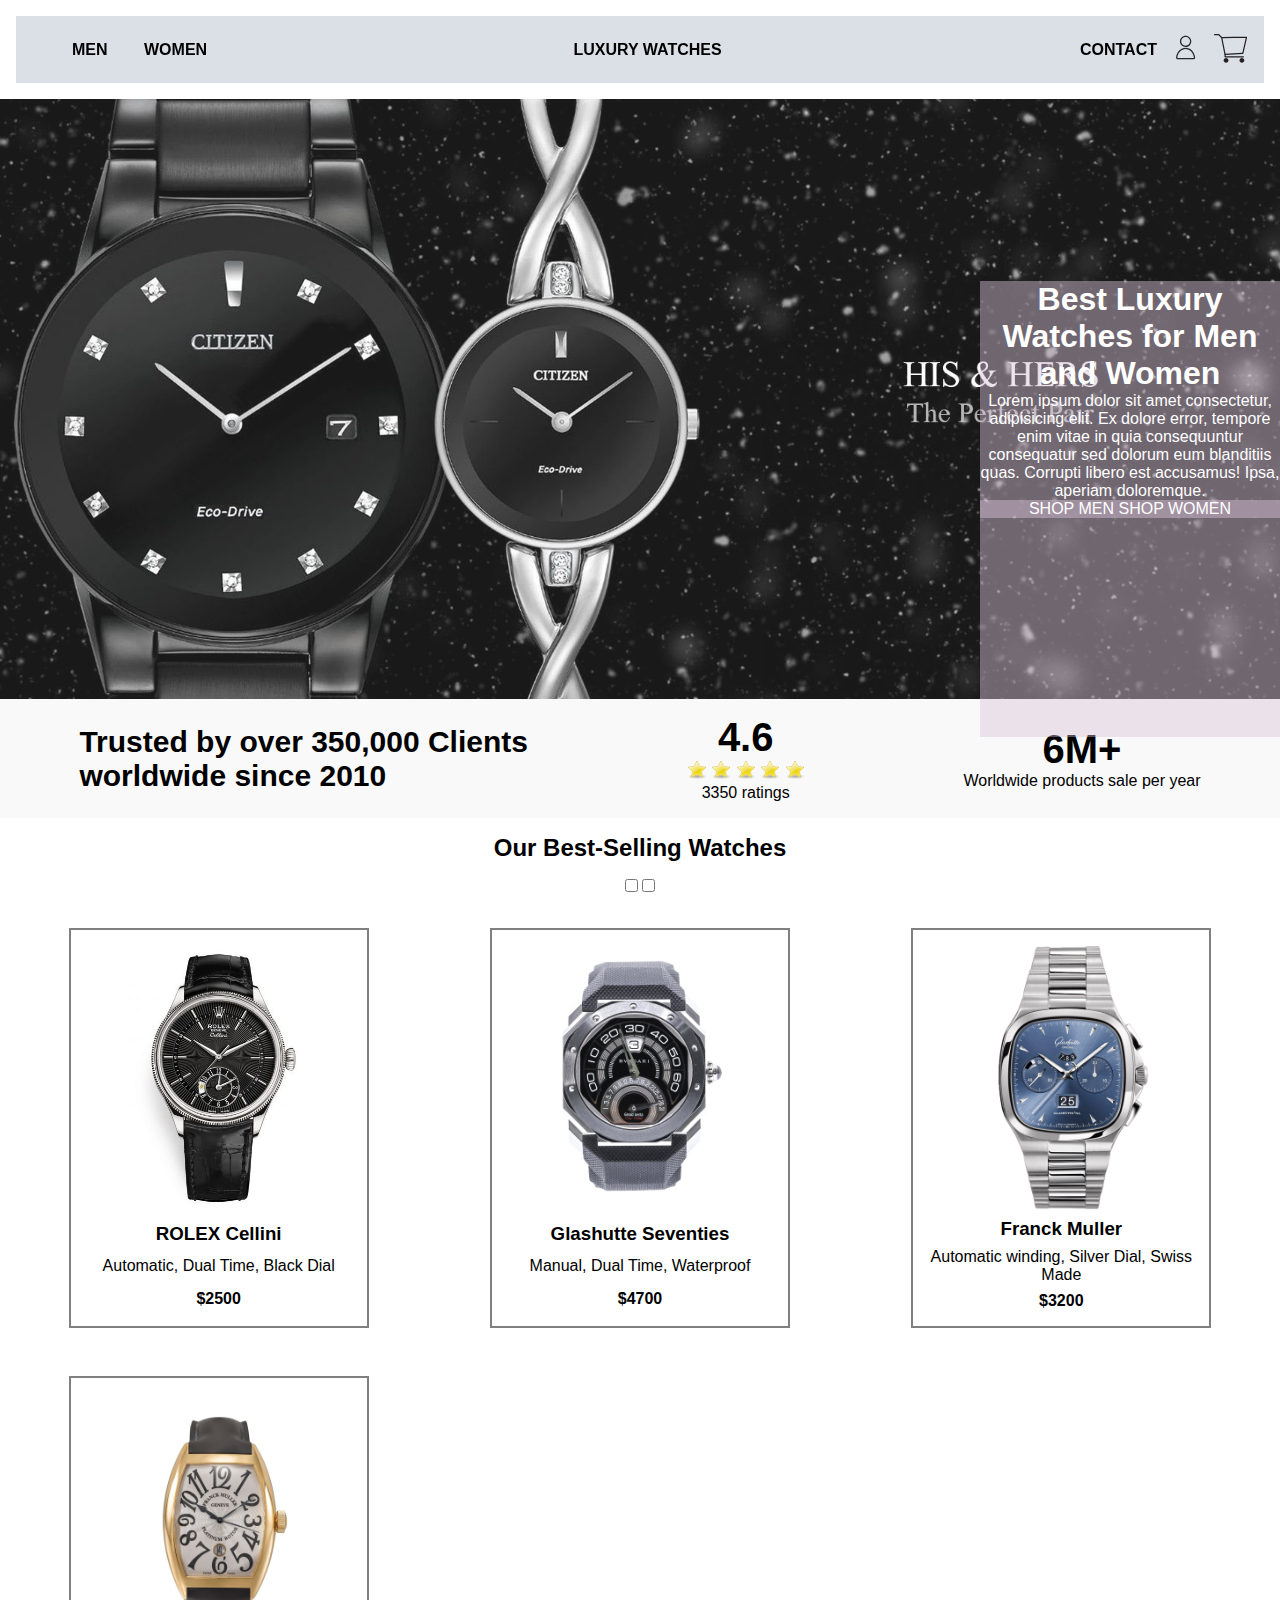
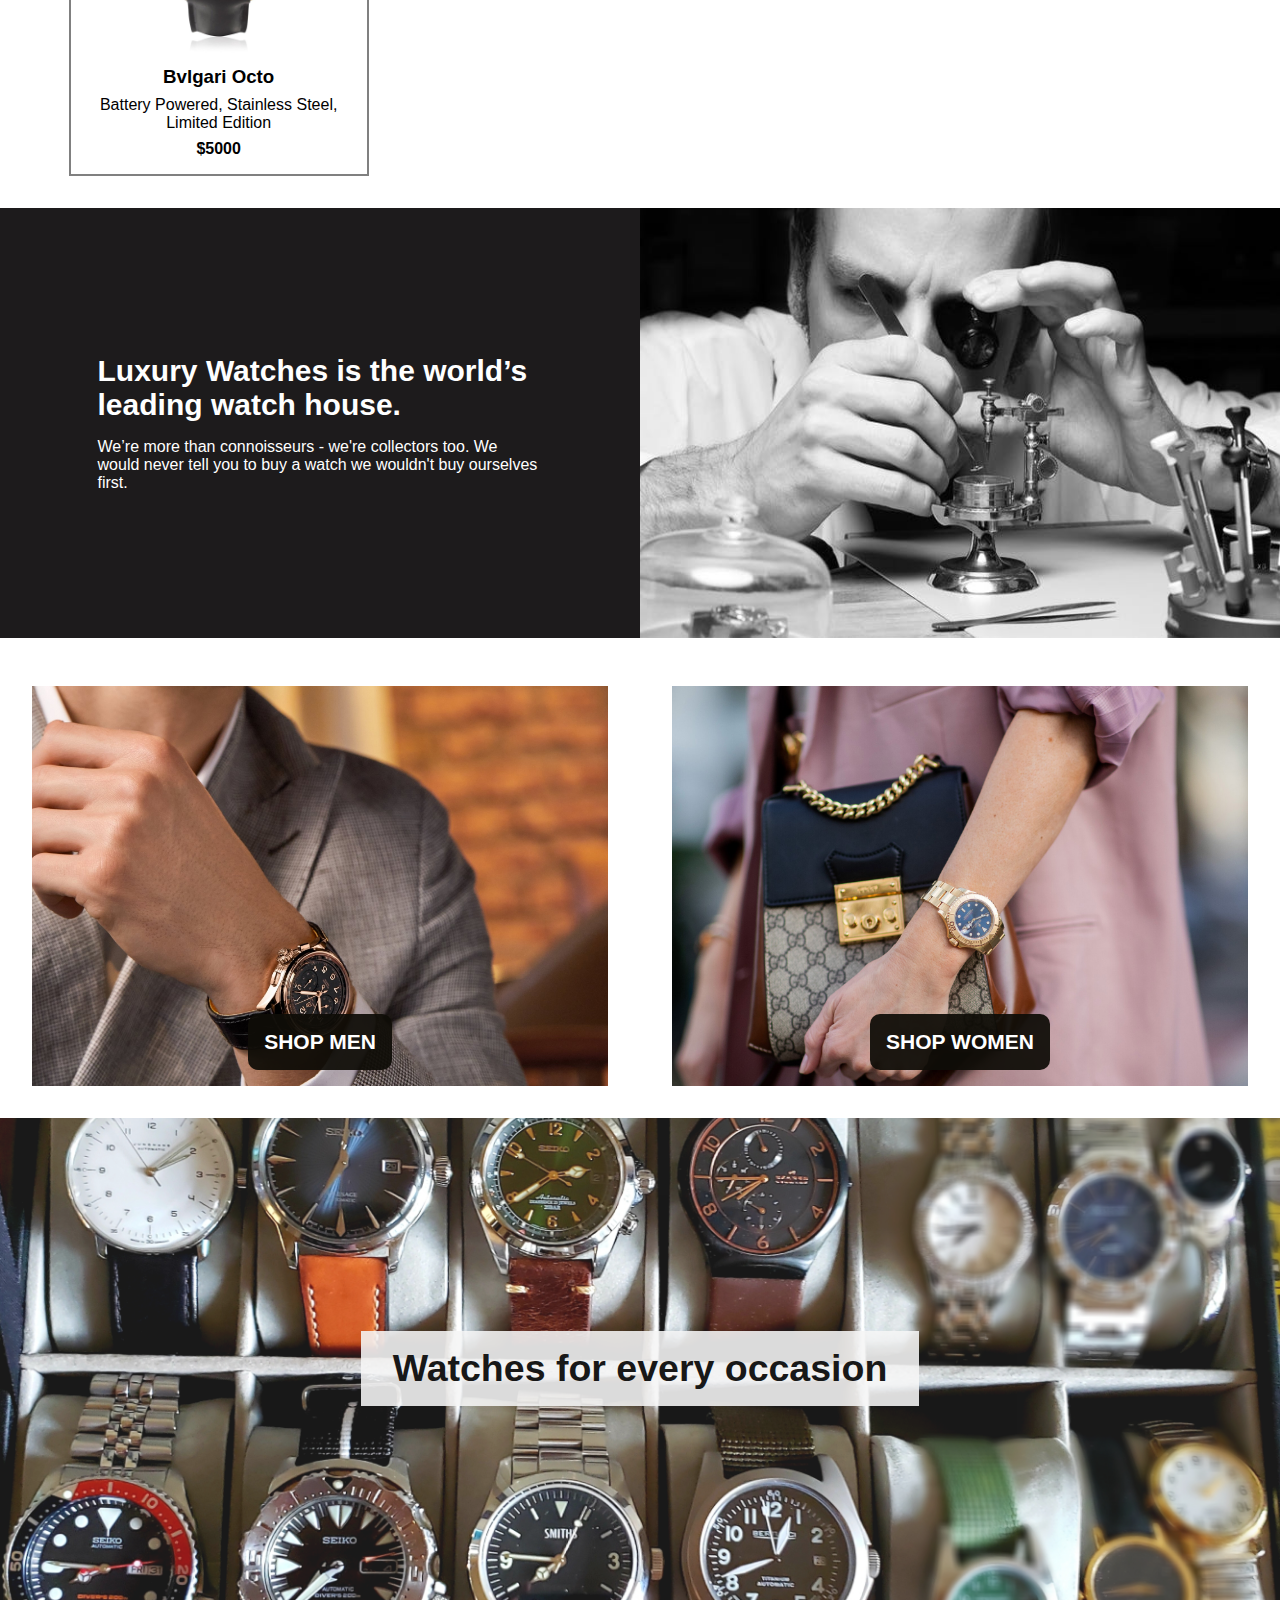
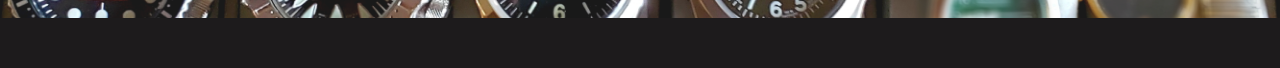
==== index.html @ f98da95c "Finished product page" ====
<!DOCTYPE html>
<html lang="en">
<head>
    <meta charset="UTF-8">
    <meta http-equiv="X-UA-Compatible" content="IE=edge">
    <meta name="viewport" content="width=device-width, initial-scale=1.0">
    <title>Luxury Watches</title>
    <link rel="stylesheet" href="/assets/style.css">
</head>
<body>
<header>
    <div class="categories">
        <a href="#"><img src="https://static.thenounproject.com/png/3187934-200.png" alt=""></a>
        <a href="./men.html">MEN</a>
        <a href="./women.html">WOMEN</a>
    </div>
    <div class="logo"><a href="index.html">LUXURY WATCHES</a></div>
    <div class="account">
        <a href="./contact.html">CONTACT</a>
        <a href="./account.html"><img src="assets\user.svg" alt=""></a>
        <a href="./cart.html"><svg width="34" height="31" viewBox="0 0 34 31" xmlns="http://www.w3.org/2000/svg" xmlns:xlink="http://www.w3.org/1999/xlink" class="jsx-3407473002"><defs class="jsx-3407473002"><polygon id="path-1" points="0 0.3672 33.089 0.3672 33.089 21.3842 0 21.3842" class="jsx-3407473002"></polygon></defs><g id="Page-1" fill="none" fill-rule="evenodd" class="jsx-3407473002"><g id="Cart-Empty" class="jsx-3407473002"><g id="Page-1" transform="translate(0 1)" class="jsx-3407473002"><g id="Group-3" transform="translate(0 .633)" class="jsx-3407473002"><mask id="mask-2" fill="#fff" class="jsx-3407473002"><use xlink:href="#path-1" class="jsx-3407473002"></use></mask><path d="M8.4296,4.5812 L11.5266,20.1472 L28.3366,19.1582 L31.7276,4.4012 L20.0506,4.4012 L8.4296,4.5812 Z M11.0356,21.3842 C10.7506,21.3842 10.5006,21.1822 10.4446,20.8982 L7.1386,4.2782 L4.5696,1.5742 L0.6036,1.5742 C0.2706,1.5742 -0.0004,1.3042 -0.0004,0.9712 C-0.0004,0.6372 0.2706,0.3672 0.6036,0.3672 L4.8286,0.3672 C4.9946,0.3672 5.1526,0.4352 5.2666,0.5552 L7.9516,3.3812 L20.0416,3.1942 L32.4856,3.1942 C32.6696,3.1942 32.8436,3.2782 32.9576,3.4222 C33.0726,3.5662 33.1156,3.7542 33.0736,3.9332 L29.4116,19.8692 C29.3516,20.1302 29.1266,20.3212 28.8596,20.3362 L11.0726,21.3832 C11.0606,21.3842 11.0486,21.3842 11.0356,21.3842 Z" id="Fill-1" fill="#231F20" mask="url(#mask-2)" class="jsx-3407473002"></path></g><path d="M29.4276,24.4718 L11.1166,24.4718 C10.7836,24.4718 10.5126,24.2008 10.5126,23.8678 L10.5126,21.4128 C10.5126,21.0798 10.7836,20.8098 11.1166,20.8098 C11.4496,20.8098 11.7206,21.0798 11.7206,21.4128 L11.7206,23.2638 L29.4276,23.2638 C29.7606,23.2638 30.0316,23.5348 30.0316,23.8678 C30.0316,24.2008 29.7606,24.4718 29.4276,24.4718" id="Fill-4" fill="#231F20" class="jsx-3407473002"></path><path d="M14.4169,27.2785 C14.4169,28.5785 13.3629,29.6325 12.0629,29.6325 C10.7629,29.6325 9.7089,28.5785 9.7089,27.2785 C9.7089,25.9785 10.7629,24.9245 12.0629,24.9245 C13.3629,24.9245 14.4169,25.9785 14.4169,27.2785" id="Fill-6" fill="#231F20" class="jsx-3407473002"></path><path d="M30.2723,27.2785 C30.2723,28.5785 29.2183,29.6325 27.9183,29.6325 C26.6183,29.6325 25.5643,28.5785 25.5643,27.2785 C25.5643,25.9785 26.6183,24.9245 27.9183,24.9245 C29.2183,24.9245 30.2723,25.9785 30.2723,27.2785" id="Fill-8" fill="#231F20" class="jsx-3407473002"></path></g></g></g></svg></a>
    </div>
</header>
<main>
    <section class="banner">
        <div class="">
            <h1>Best Luxury Watches for Men and Women</h1>
            <p>Lorem ipsum dolor sit amet consectetur, adipisicing elit. Ex dolore error, tempore enim vitae in quia consequuntur consequatur sed dolorum eum blanditiis quas. Corrupti libero est accusamus! Ipsa, aperiam doloremque.</p>
            <div>
                <a href="./men.hmtl">SHOP MEN</a>
                <a href="./women.htl">SHOP WOMEN</a>
            </div>
        </div>
    </section>
    <div class="ratings"><div>
        <p>Trusted by over 350,000 Clients </p> <p> worldwide since 2010</p>
    </div>
        <div class="all-ratings">
            <span class="rate-nr">4.6</span>
            <div class="stars">
                <img src="assets/star.svg" alt="">

                <img src="assets/star.svg" alt="">
                <img src="assets/star.svg" alt="">
                <img src="assets/star.svg" alt="">
                <img src="assets/star.svg" alt="">
            </div>
            <span>3350 ratings</span>
        </div>
        <div class="product-nr">
            <span>6M+</span>
            <span>Worldwide products sale per year</span>
        </div>
    </div>
    <section class="best-selling">
        <h2>Our Best-Selling Watches</h2>
        <input type="checkbox" name="" id="men">
        <input type="checkbox" name="" id="women">
     <div class="best-products">
         <a href="product.html"><div class="product nr-1">
             <img src="assets/rolex-cellini.jpg" alt="">
             <h3>ROLEX Cellini</h3>
             
             <span>Automatic, Dual Time, Black Dial</span>
             <p>$2500</p>
            </div>
        </a>
        <a href="product.html"><div class="product nr-1">
            <img src="assets/bvlgari.jpg" alt="">
            <h3>Glashutte Seventies</h3>
            
            <span>Manual, Dual Time, Waterproof</span>
            <p>$4700</p>
        </div>
       </a><a href="product.html"><div class="product nr-1">
        <img src="assets/glashutte1.jpg" alt="">
        <h3>Franck Muller</h3>
        
        <span>Automatic winding, Silver Dial, Swiss Made</span>
        <p> $3200</p>
    </div>
   </a><a href="product.html"><div class="product nr-1">
    <img src="assets/muller.jpg" alt="">
    <h3>Bvlgari Octo</h3>
    
    <span>Battery Powered, Stainless Steel, Limited Edition</span>
    <p>$5000</p>
</div>
</a>
     </div>
    </section>
    <section class="about-us">
        <div class="about-info">
            <div>
            <h2>Luxury Watches is the world’s leading watch house.</h2>
            <p>We’re more than connoisseurs - we're collectors too. We would never tell you to buy a watch we wouldn't buy ourselves first.</p>
            </div>    
                
        </div>
        <div class="about-img">
            <img src="assets/about-img.jpg" alt="">
        </div>
    </section>
    <section class="for">
        <div class="men">
            <a href="men.html"><h2>SHOP MEN</h2></a>
        </div>
        <div class="women">
            <a href="women.html"><h2>SHOP WOMEN</h2></a>
        </div>
    </section>
    <section class="occasion">
        <div class="occasion-text">
           <h2>Watches for every occasion</h2>
        </div>

    </section>

</main>
<footer>
    <a href="#"><img src="https://www.freepnglogos.com/uploads/facebook-logo-icon/facebook-logo-clipart-flat-facebook-logo-png-icon-circle-22.png" alt=""></a>
    <a href="#"><img src="http://assets.stickpng.com/images/580b57fcd9996e24bc43c521.png" alt=""></a>   
     <a href="#"><img src="https://upload.wikimedia.org/wikipedia/commons/0/08/Pinterest-logo.png" alt=""></a>
</footer>
</body>
</html>
---- assets/style.css ----
*{
    margin: 0;
    padding: 0;
    box-sizing: border-box;
    font-family: sans-serif;
}


/* General Stuff */
a{
    text-decoration: none;
    color: black;
}
img{
    width: 100%;
}

/* Header */

header{
    background-color: #c3c9d598;
    font-weight: 700;
    display: grid;
    grid-auto-flow: column;
    justify-content: space-between;
    margin: 1rem;
    padding: 0.5rem;
    align-items: center;
    align-content: center;
    position: sticky;
    z-index: 2;
    top: 14px;
    backdrop-filter: blur(10px);
}
div.categories a{
    padding: 1rem;
}
div.account{
    padding: 0.5rem;
    display: grid;
    grid-template-columns: auto auto auto;
    align-items: center;
    gap: 1rem;
}
header .categories img{
    width: 25px;
    display: none;
}

/* End of Header */
/* Main */
main section.banner{
    text-align: center;
    display: grid;
    justify-content: end;
    align-content: center;
    height: 600px;
    color: white;
    background-image: url(main-banner.jpg);
    background-size: cover;
    background-repeat: no-repeat;
    background-position: center;
    opacity: 90%;
}
main section.banner a{
    color: white;
}
main section.banner div{
    width: 300px;
    height: 100%;
    background-color: rgba(216, 191, 216, 0.452);
    
}
/* End of banner */
/* Rating Section */
div.ratings{
    display: grid;
    grid-auto-flow: column;
    justify-content: space-around;
    align-items: center;
    padding: 1rem;
    gap: 2rem;
    background-color: #f9f9f9;
}
div.ratings p{
    font-size: 30px;
    font-weight: 600;
}
div.ratings .stars img{
    width: 20px;
}
span.rate-nr{
    font-size: 40px;
    font-weight: 900;
}
div.all-ratings{
    text-align: center;
}
div.product-nr{
    display: grid;
    grid-auto-rows: auto;
    justify-items: center;
}
div.product-nr span:first-child{
    font-size: 40px;
    font-weight: 900;
}

/* End of Rating Section */
/* Best selling */

section.best-selling{
    background-color: #fff;
    text-align: center;
}
.best-selling div.best-products{
    display: grid;
    padding: 2rem;
    gap: 3rem;
    justify-content: space-around;
    grid-template-columns: repeat(auto-fit, minmax(200px ,300px));
}
section.best-selling h2{
    padding: 1rem;
}
.best-selling div.best-products .product{
    border: 2px solid gray;
    padding: 1rem;
    display: grid;
    gap: 0.5rem;
    height: 400px;
}

.best-selling div.best-products .product p{
    font-weight: 900;
    align-content: center;
}
.best-selling div.best-products .product p img{
    width: 30px;
}

/* End of Best Selling Products */

/* About us */

section.about-us{
    display: grid;
    grid-template-columns: repeat(auto-fit, minmax(600px,1fr));
}
.about-us div.about-info{
    background-color: #1d1b1c;
    color: white;
    display: grid;
    height: 430px;
    place-content: center;
    
}
.about-us div.about-info div{
    max-width: 50ch;
    display: grid;
    gap: 1rem;
}
.about-us div.about-info div h2{
    font-size: 30px;
}
.about-us div.about-img{
    height: 430px;
}
.about-us div.about-img img{
    height: 100%;
}
/* End of Abut us */
/* For Men/Women */
section.for{
    display: grid;
    margin-top: 1rem;
    grid-template-columns:repeat(auto-fit, minmax(600px,1fr));
    
}

section.for div.men{
    background-image: url('for-men.jpg');
    justify-content: center;
    align-content: flex-end;
    display: grid;
    background-position: center;
    background-size: cover;
    margin: 2rem;
    height: 400px;
}
section.for div.women{
    background-image: url(for-women.jpg);
    justify-content: center;
    align-content: flex-end;
    background-position: center;
    background-size: cover;
    margin: 2rem;
    display: grid;
    height: 400px;
}
section.for a{
    background-color: rgba(15, 13, 8, 0.932);
    padding: 1rem;
    border-radius: 10px;
    color: white;
    font-size: 14px;
    margin-bottom: 1rem;
}
/* End of for Men/Women */
/* Occasion */
section.occasion{
    background-image: url(every-occasion.jpg);
    background-position: center;
    background-size: cover;
    opacity: 90%;
    height: 500px;
    display: grid;
    place-content: center;
}
div.occasion-text{
    background-color: rgba(245, 245, 245, 0.884);
    padding: 1rem 2rem;
    font-size: 25px;
}

/* End of Occasion */
/* Footer */
footer img{
    width: 30px;
}
footer{
    display: grid;
    background-color: #1d1b1c;
    grid-template-columns: auto auto auto;
    place-content: center;
    gap: 1rem;
    padding: 1rem;
}

@media screen and (max-width:600px) {
    header .categories a:not(a:first-child){
        display: none;
    }
    header .categories img{
        width: 25px;
        display: block;
    }
}
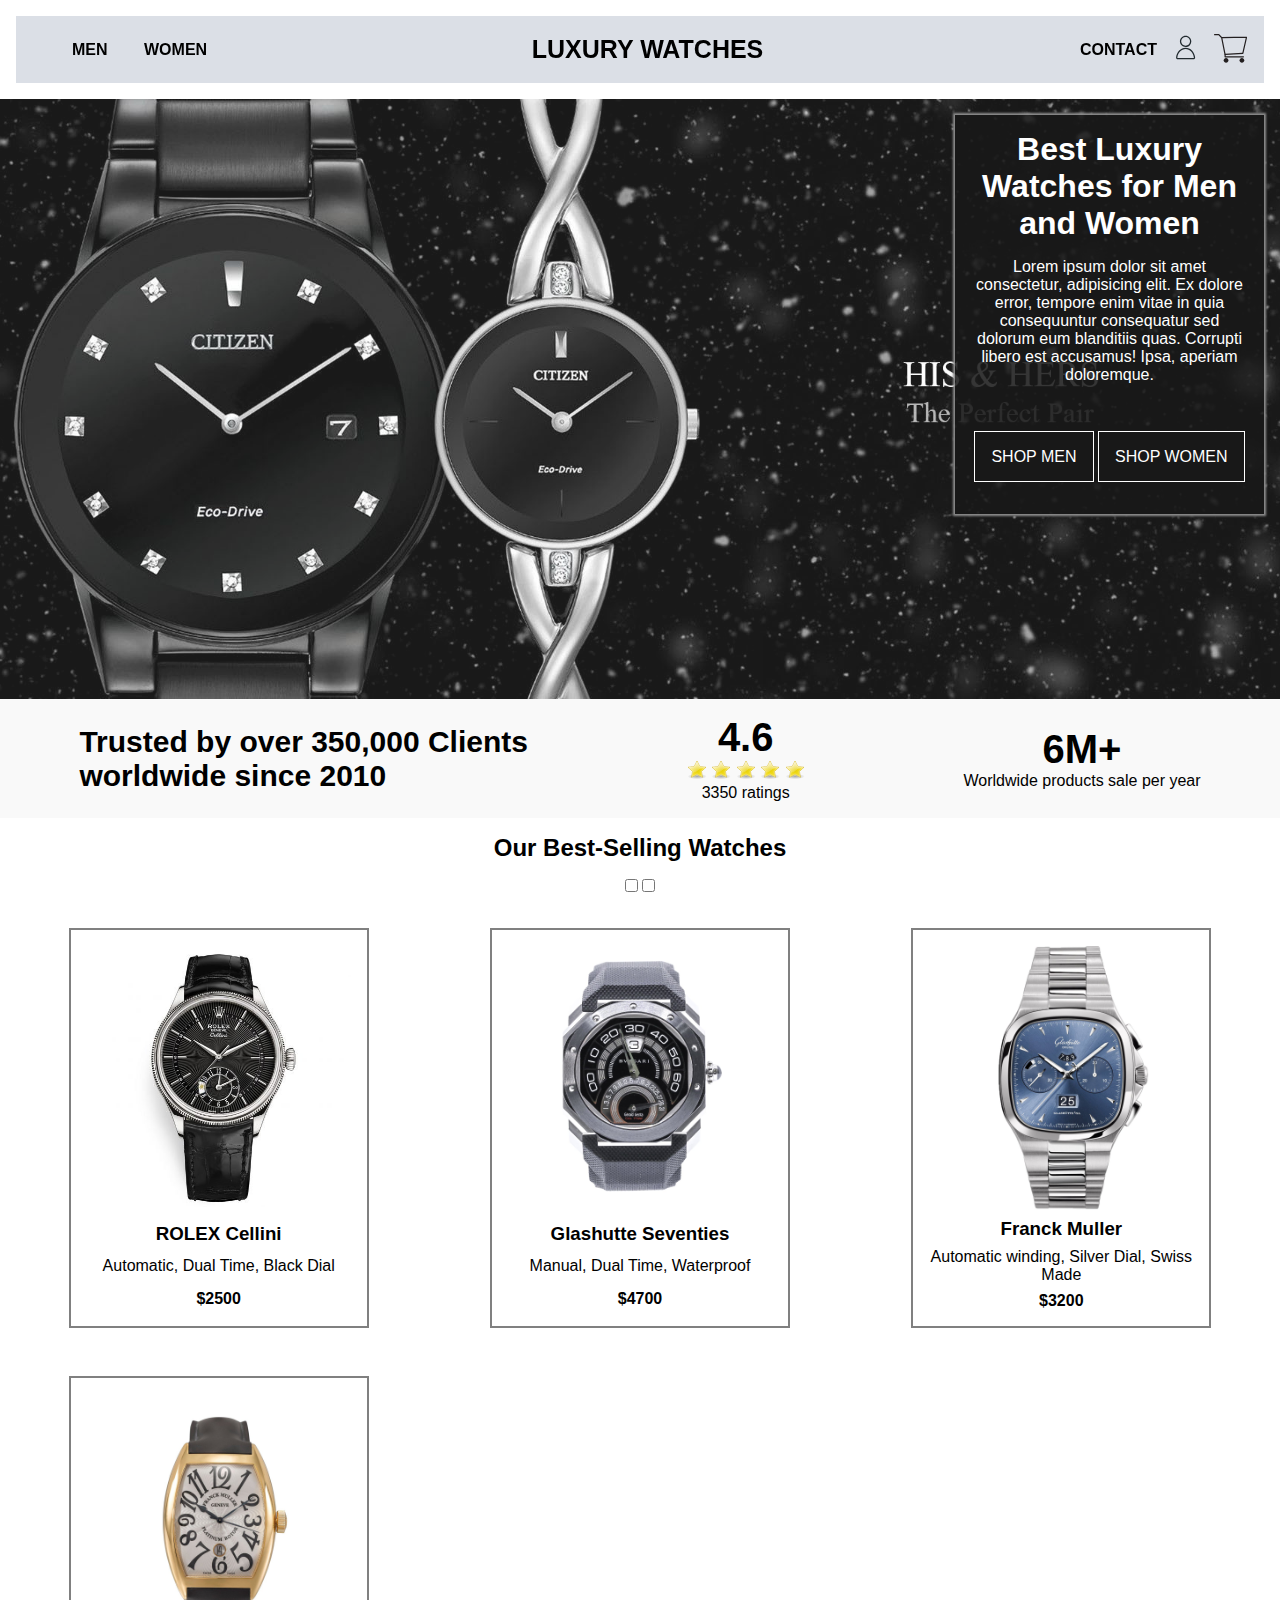
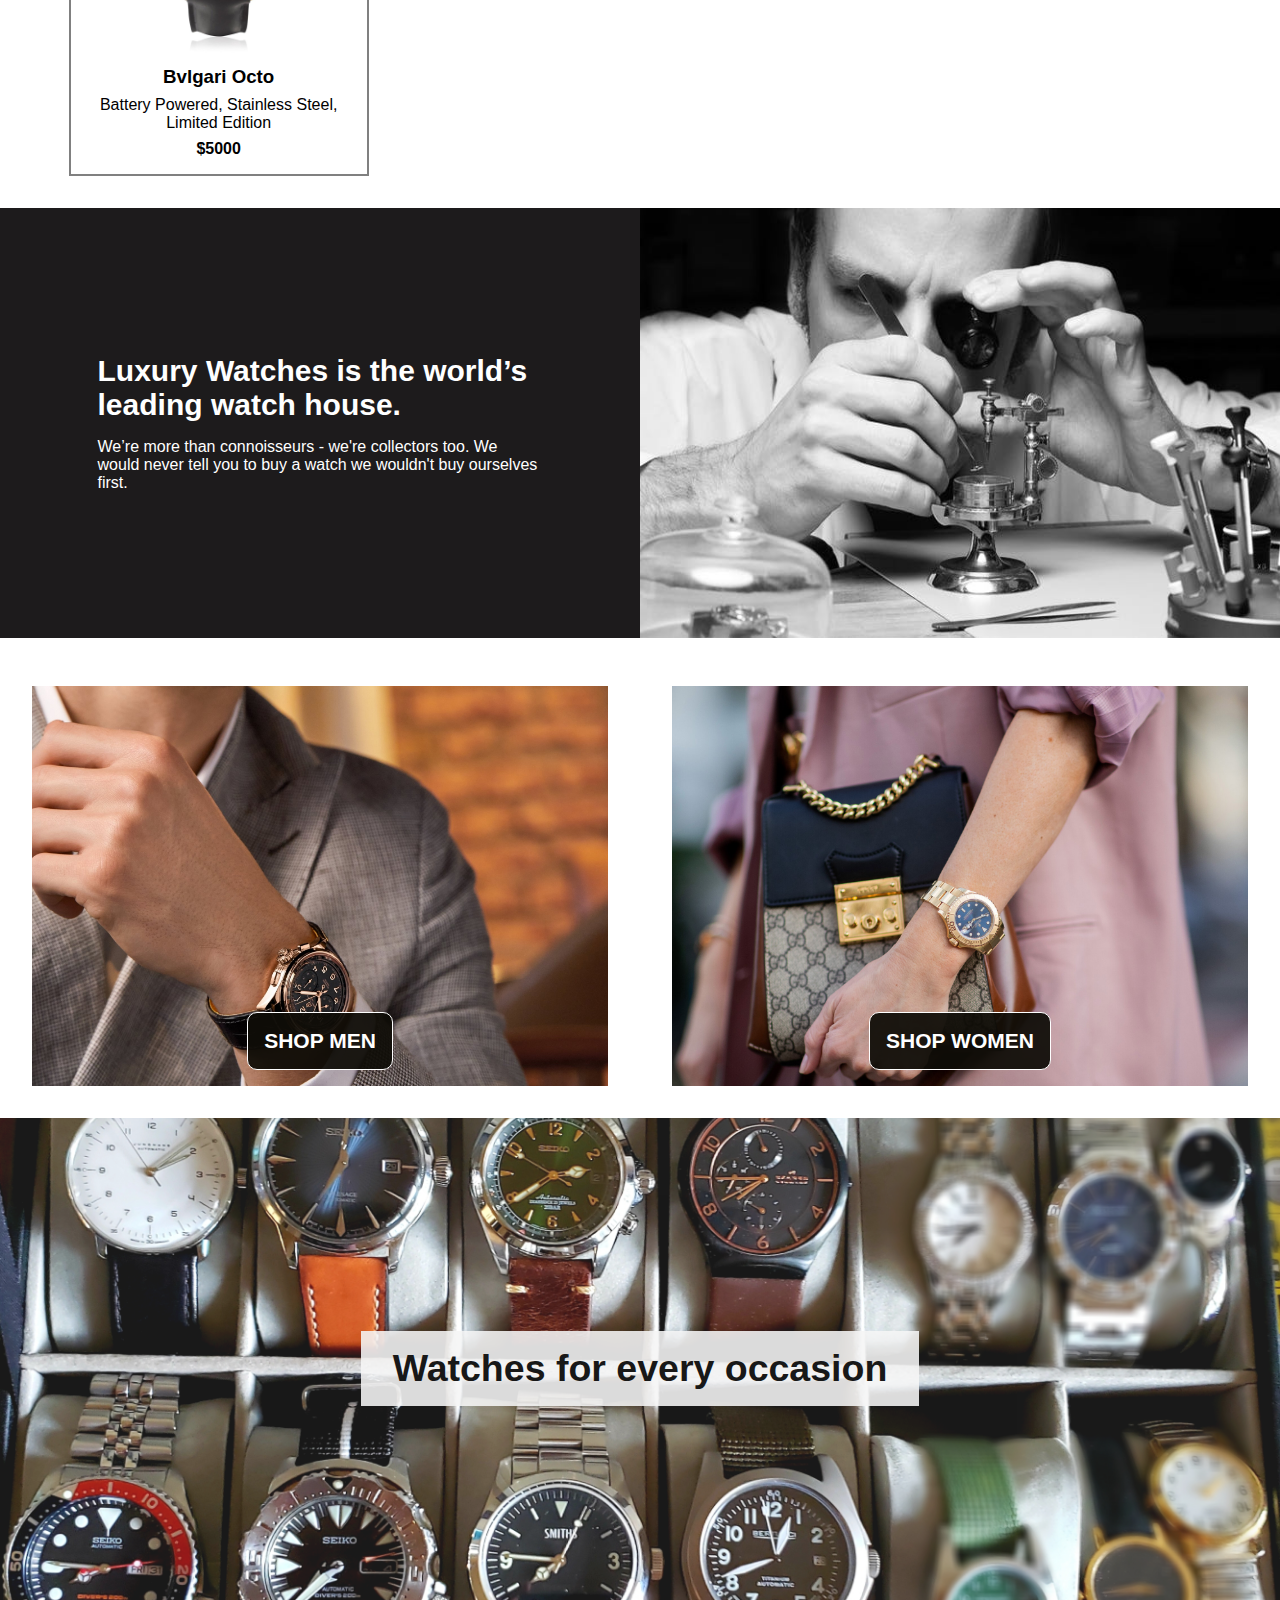
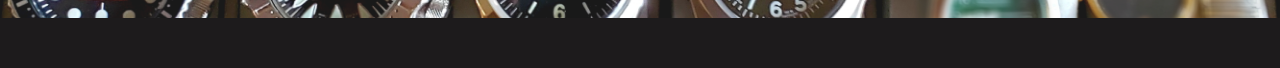
==== commit bd453dca: "Responsive Done for all pages" ====
--- a/index.html
+++ b/index.html
@@ -23,10 +23,10 @@
 </header>
 <main>
     <section class="banner">
-        <div class="">
+        <div class="banner-text">
             <h1>Best Luxury Watches for Men and Women</h1>
             <p>Lorem ipsum dolor sit amet consectetur, adipisicing elit. Ex dolore error, tempore enim vitae in quia consequuntur consequatur sed dolorum eum blanditiis quas. Corrupti libero est accusamus! Ipsa, aperiam doloremque.</p>
-            <div>
+            <div class="banner-links">
                 <a href="./men.hmtl">SHOP MEN</a>
                 <a href="./women.htl">SHOP WOMEN</a>
             </div>
--- a/assets/style.css
+++ b/assets/style.css
@@ -35,6 +35,11 @@
 div.categories a{
     padding: 1rem;
 }
+div.categories a:hover:not(a:first-child){
+    background-color: black;
+    color: white;
+    text-decoration: underline;
+}
 div.account{
     padding: 0.5rem;
     display: grid;
@@ -45,6 +50,12 @@
 header .categories img{
     width: 25px;
     display: none;
+}
+.logo{
+    font-size: 25px;
+}
+.categories a{
+
 }
 
 /* End of Header */
@@ -53,7 +64,7 @@
     text-align: center;
     display: grid;
     justify-content: end;
-    align-content: center;
+    align-content: start;
     height: 600px;
     color: white;
     background-image: url(main-banner.jpg);
@@ -65,11 +76,28 @@
 main section.banner a{
     color: white;
 }
-main section.banner div{
-    width: 300px;
-    height: 100%;
-    background-color: rgba(216, 191, 216, 0.452);
-    
+main section.banner div.banner-text{
+    width: 309px;
+margin: 1rem;
+display: grid;
+gap: 1rem;
+padding: 1rem;   
+background-color: rgba(0, 0, 0, 0.87);
+    box-shadow: 0 0 2px 2px gray;
+}
+.banner-links{
+    margin-top: 3rem;
+    margin-bottom: 2rem;
+}
+.banner-links a{
+    padding: 1rem 1rem;
+    border: 1px solid white;
+    background-color: black;
+}
+.banner-links a:hover{
+    background-color: white;
+    color: black;
+    text-decoration: underline;
 }
 /* End of banner */
 /* Rating Section */
@@ -145,7 +173,7 @@
 
 section.about-us{
     display: grid;
-    grid-template-columns: repeat(auto-fit, minmax(600px,1fr));
+    grid-template-columns: repeat(auto-fit, minmax(300px,1fr));
 }
 .about-us div.about-info{
     background-color: #1d1b1c;
@@ -174,7 +202,7 @@
 section.for{
     display: grid;
     margin-top: 1rem;
-    grid-template-columns:repeat(auto-fit, minmax(600px,1fr));
+    grid-template-columns:repeat(auto-fit, minmax(300px,1fr));
     
 }
 
@@ -205,6 +233,14 @@
     color: white;
     font-size: 14px;
     margin-bottom: 1rem;
+    border: 1px solid white;
+
+}
+
+section.for a:hover{
+    background-color: white;
+    color: black;
+    text-decoration: underline;
 }
 /* End of for Men/Women */
 /* Occasion */
@@ -237,7 +273,7 @@
     padding: 1rem;
 }
 
-@media screen and (max-width:600px) {
+@media screen and (max-width:700px) {
     header .categories a:not(a:first-child){
         display: none;
     }
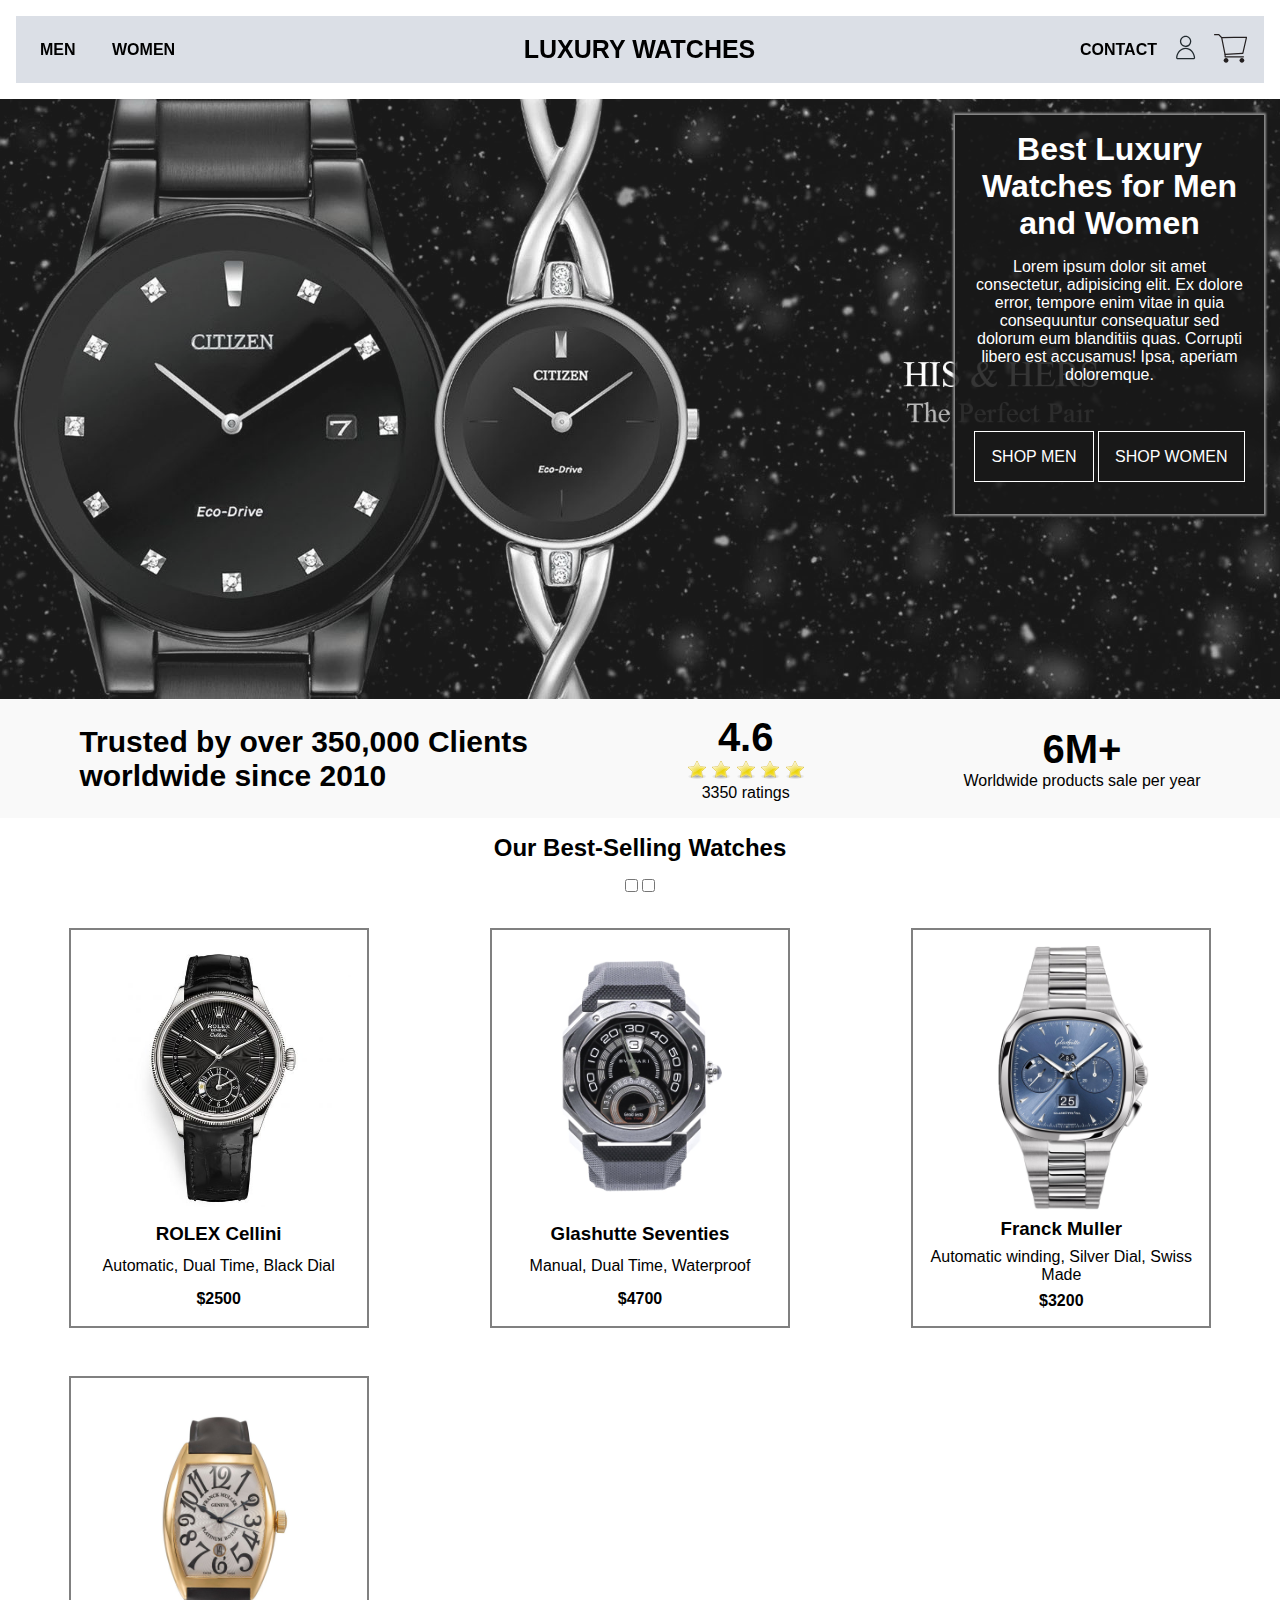
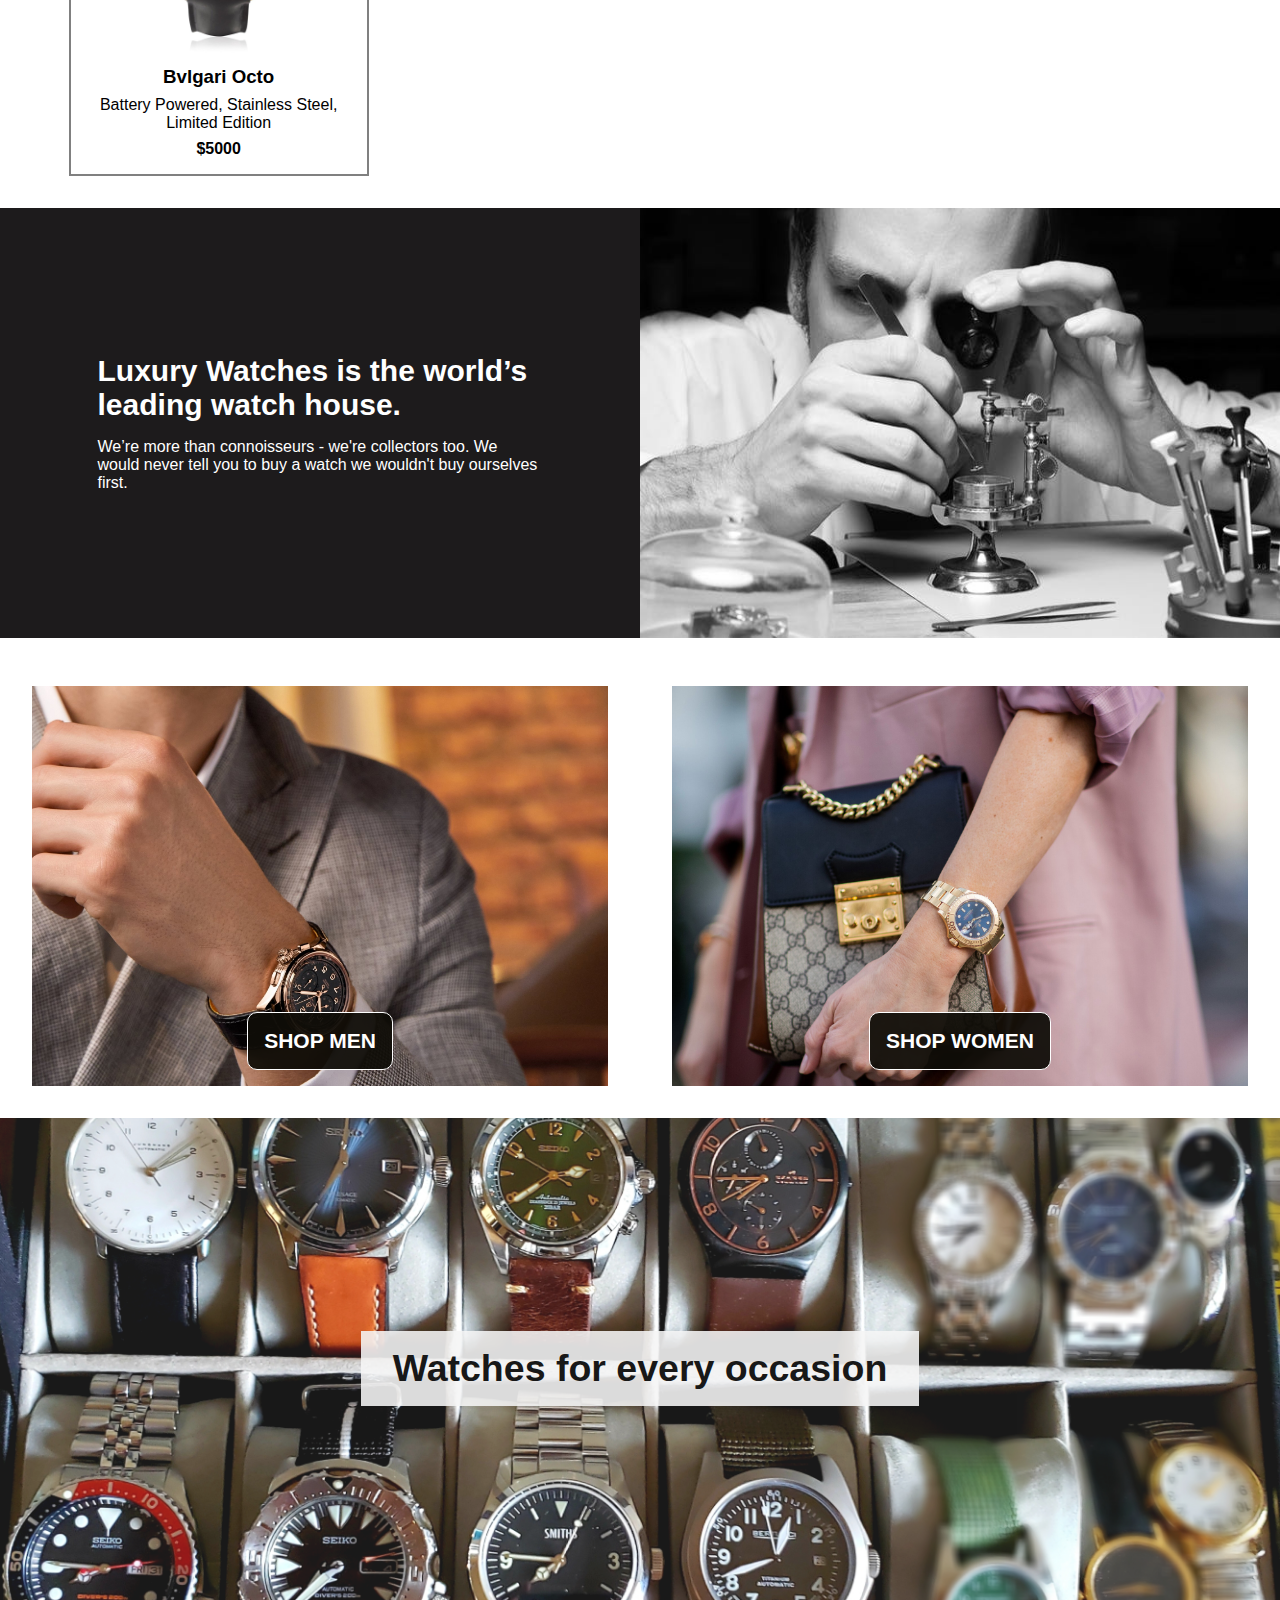
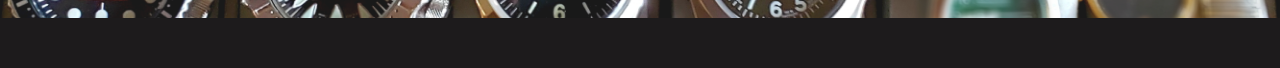
==== commit d5db51a6: "Added some animations and fixed dropdown menu" ====
--- a/index.html
+++ b/index.html
@@ -5,36 +5,40 @@
     <meta http-equiv="X-UA-Compatible" content="IE=edge">
     <meta name="viewport" content="width=device-width, initial-scale=1.0">
     <title>Luxury Watches</title>
-    <link rel="stylesheet" href="/assets/style.css">
+    <link rel="stylesheet" href="assets/style.css">
 </head>
 <body>
-<header>
-    <div class="categories">
-        <a href="#"><img src="https://static.thenounproject.com/png/3187934-200.png" alt=""></a>
-        <a href="./men.html">MEN</a>
-        <a href="./women.html">WOMEN</a>
-    </div>
-    <div class="logo"><a href="index.html">LUXURY WATCHES</a></div>
-    <div class="account">
-        <a href="./contact.html">CONTACT</a>
-        <a href="./account.html"><img src="assets\user.svg" alt=""></a>
-        <a href="./cart.html"><svg width="34" height="31" viewBox="0 0 34 31" xmlns="http://www.w3.org/2000/svg" xmlns:xlink="http://www.w3.org/1999/xlink" class="jsx-3407473002"><defs class="jsx-3407473002"><polygon id="path-1" points="0 0.3672 33.089 0.3672 33.089 21.3842 0 21.3842" class="jsx-3407473002"></polygon></defs><g id="Page-1" fill="none" fill-rule="evenodd" class="jsx-3407473002"><g id="Cart-Empty" class="jsx-3407473002"><g id="Page-1" transform="translate(0 1)" class="jsx-3407473002"><g id="Group-3" transform="translate(0 .633)" class="jsx-3407473002"><mask id="mask-2" fill="#fff" class="jsx-3407473002"><use xlink:href="#path-1" class="jsx-3407473002"></use></mask><path d="M8.4296,4.5812 L11.5266,20.1472 L28.3366,19.1582 L31.7276,4.4012 L20.0506,4.4012 L8.4296,4.5812 Z M11.0356,21.3842 C10.7506,21.3842 10.5006,21.1822 10.4446,20.8982 L7.1386,4.2782 L4.5696,1.5742 L0.6036,1.5742 C0.2706,1.5742 -0.0004,1.3042 -0.0004,0.9712 C-0.0004,0.6372 0.2706,0.3672 0.6036,0.3672 L4.8286,0.3672 C4.9946,0.3672 5.1526,0.4352 5.2666,0.5552 L7.9516,3.3812 L20.0416,3.1942 L32.4856,3.1942 C32.6696,3.1942 32.8436,3.2782 32.9576,3.4222 C33.0726,3.5662 33.1156,3.7542 33.0736,3.9332 L29.4116,19.8692 C29.3516,20.1302 29.1266,20.3212 28.8596,20.3362 L11.0726,21.3832 C11.0606,21.3842 11.0486,21.3842 11.0356,21.3842 Z" id="Fill-1" fill="#231F20" mask="url(#mask-2)" class="jsx-3407473002"></path></g><path d="M29.4276,24.4718 L11.1166,24.4718 C10.7836,24.4718 10.5126,24.2008 10.5126,23.8678 L10.5126,21.4128 C10.5126,21.0798 10.7836,20.8098 11.1166,20.8098 C11.4496,20.8098 11.7206,21.0798 11.7206,21.4128 L11.7206,23.2638 L29.4276,23.2638 C29.7606,23.2638 30.0316,23.5348 30.0316,23.8678 C30.0316,24.2008 29.7606,24.4718 29.4276,24.4718" id="Fill-4" fill="#231F20" class="jsx-3407473002"></path><path d="M14.4169,27.2785 C14.4169,28.5785 13.3629,29.6325 12.0629,29.6325 C10.7629,29.6325 9.7089,28.5785 9.7089,27.2785 C9.7089,25.9785 10.7629,24.9245 12.0629,24.9245 C13.3629,24.9245 14.4169,25.9785 14.4169,27.2785" id="Fill-6" fill="#231F20" class="jsx-3407473002"></path><path d="M30.2723,27.2785 C30.2723,28.5785 29.2183,29.6325 27.9183,29.6325 C26.6183,29.6325 25.5643,28.5785 25.5643,27.2785 C25.5643,25.9785 26.6183,24.9245 27.9183,24.9245 C29.2183,24.9245 30.2723,25.9785 30.2723,27.2785" id="Fill-8" fill="#231F20" class="jsx-3407473002"></path></g></g></g></svg></a>
-    </div>
-</header>
+    <header>
+        <div class="categories">
+            <a href="#" id="burger"><img src="https://static.thenounproject.com/png/3187934-200.png" alt=""></a>
+
+            <div class="links-category">
+                <a href="./men.html">MEN</a>
+                <a href="./women.html">WOMEN</a>
+            </div>
+        </div>
+        <div class="logo"><a href="index.html">LUXURY WATCHES</a></div>
+        <div class="account">
+            <a href="./contact.html">CONTACT</a>
+            <a href="./account.html"><img src="assets\user.svg" alt=""></a>
+            <a href="./cart.html"><svg width="34" height="31" viewBox="0 0 34 31" xmlns="http://www.w3.org/2000/svg" xmlns:xlink="http://www.w3.org/1999/xlink" class="jsx-3407473002"><defs class="jsx-3407473002"><polygon id="path-1" points="0 0.3672 33.089 0.3672 33.089 21.3842 0 21.3842" class="jsx-3407473002"></polygon></defs><g id="Page-1" fill="none" fill-rule="evenodd" class="jsx-3407473002"><g id="Cart-Empty" class="jsx-3407473002"><g id="Page-1" transform="translate(0 1)" class="jsx-3407473002"><g id="Group-3" transform="translate(0 .633)" class="jsx-3407473002"><mask id="mask-2" fill="#fff" class="jsx-3407473002"><use xlink:href="#path-1" class="jsx-3407473002"></use></mask><path d="M8.4296,4.5812 L11.5266,20.1472 L28.3366,19.1582 L31.7276,4.4012 L20.0506,4.4012 L8.4296,4.5812 Z M11.0356,21.3842 C10.7506,21.3842 10.5006,21.1822 10.4446,20.8982 L7.1386,4.2782 L4.5696,1.5742 L0.6036,1.5742 C0.2706,1.5742 -0.0004,1.3042 -0.0004,0.9712 C-0.0004,0.6372 0.2706,0.3672 0.6036,0.3672 L4.8286,0.3672 C4.9946,0.3672 5.1526,0.4352 5.2666,0.5552 L7.9516,3.3812 L20.0416,3.1942 L32.4856,3.1942 C32.6696,3.1942 32.8436,3.2782 32.9576,3.4222 C33.0726,3.5662 33.1156,3.7542 33.0736,3.9332 L29.4116,19.8692 C29.3516,20.1302 29.1266,20.3212 28.8596,20.3362 L11.0726,21.3832 C11.0606,21.3842 11.0486,21.3842 11.0356,21.3842 Z" id="Fill-1" fill="#231F20" mask="url(#mask-2)" class="jsx-3407473002"></path></g><path d="M29.4276,24.4718 L11.1166,24.4718 C10.7836,24.4718 10.5126,24.2008 10.5126,23.8678 L10.5126,21.4128 C10.5126,21.0798 10.7836,20.8098 11.1166,20.8098 C11.4496,20.8098 11.7206,21.0798 11.7206,21.4128 L11.7206,23.2638 L29.4276,23.2638 C29.7606,23.2638 30.0316,23.5348 30.0316,23.8678 C30.0316,24.2008 29.7606,24.4718 29.4276,24.4718" id="Fill-4" fill="#231F20" class="jsx-3407473002"></path><path d="M14.4169,27.2785 C14.4169,28.5785 13.3629,29.6325 12.0629,29.6325 C10.7629,29.6325 9.7089,28.5785 9.7089,27.2785 C9.7089,25.9785 10.7629,24.9245 12.0629,24.9245 C13.3629,24.9245 14.4169,25.9785 14.4169,27.2785" id="Fill-6" fill="#231F20" class="jsx-3407473002"></path><path d="M30.2723,27.2785 C30.2723,28.5785 29.2183,29.6325 27.9183,29.6325 C26.6183,29.6325 25.5643,28.5785 25.5643,27.2785 C25.5643,25.9785 26.6183,24.9245 27.9183,24.9245 C29.2183,24.9245 30.2723,25.9785 30.2723,27.2785" id="Fill-8" fill="#231F20" class="jsx-3407473002"></path></g></g></g></svg></a>
+        </div>
+    </header>
 <main>
     <section class="banner">
         <div class="banner-text">
             <h1>Best Luxury Watches for Men and Women</h1>
             <p>Lorem ipsum dolor sit amet consectetur, adipisicing elit. Ex dolore error, tempore enim vitae in quia consequuntur consequatur sed dolorum eum blanditiis quas. Corrupti libero est accusamus! Ipsa, aperiam doloremque.</p>
             <div class="banner-links">
-                <a href="./men.hmtl">SHOP MEN</a>
-                <a href="./women.htl">SHOP WOMEN</a>
+                <a href="./men.html">SHOP MEN</a>
+                <a href="./women.html">SHOP WOMEN</a>
             </div>
         </div>
     </section>
-    <div class="ratings"><div>
-        <p>Trusted by over 350,000 Clients </p> <p> worldwide since 2010</p>
-    </div>
+    <div class="ratings">
+        <div>
+            <p class="rating-p">Trusted by over 350,000 Clients </p> <p class="rating-p"> worldwide since 2010</p>
+        </div>
         <div class="all-ratings">
             <span class="rate-nr">4.6</span>
             <div class="stars">
--- a/assets/style.css
+++ b/assets/style.css
@@ -35,7 +35,7 @@
 div.categories a{
     padding: 1rem;
 }
-div.categories a:hover:not(a:first-child){
+div.categories a:hover:not(#burger){
     background-color: black;
     color: white;
     text-decoration: underline;
@@ -47,15 +47,19 @@
     align-items: center;
     gap: 1rem;
 }
+header .categories #burger{
+    width: 25px;
+    display: none;
+}
 header .categories img{
     width: 25px;
-    display: none;
 }
 .logo{
+    padding-left: 1rem;
     font-size: 25px;
 }
-.categories a{
-
+.categories{
+    position: relative;
 }
 
 /* End of Header */
@@ -158,6 +162,9 @@
     gap: 0.5rem;
     height: 400px;
 }
+.best-products a:hover{
+    box-shadow: 0 0 10px 3px grey;
+}
 
 .best-selling div.best-products .product p{
     font-weight: 900;
@@ -274,11 +281,46 @@
 }
 
 @media screen and (max-width:700px) {
-    header .categories a:not(a:first-child){
-        display: none;
-    }
-    header .categories img{
+    header .categories a:not(#burger){
+        /* display: none; */
+        font-size: 0px;
+
+    }
+    header .categories #burger{
         width: 25px;
         display: block;
+        padding-left: 0rem;
+    }
+    header .categories .links-category{
+        height: 0px;
+        width: 0px;
+    }
+    div.categories a{
+        padding: 0;
+    }
+    header .categories #burger:focus + .links-category{
+        display: grid;
+        position: absolute;
+        left: -0.45rem;
+        top: 3rem;
+        transition-duration: 1s;
+        width: 100px;
+        height: 100px;
+        background-color: white;
+    }
+    header .categories #burger:focus + .links-category a{
+        display: block;
+        transition-duration: 1s;
+        font-size: initial;
+        padding: 1rem;
+        outline: 1px solid #e5e5e5;
+        background-color: #c3c9d598;
+    }
+    header .categories #burger:focus + .links-category a:hover{
+
+        background-color: black;
+    }
+    div.ratings .rating-p{
+        font-size: 20px;
     }
 }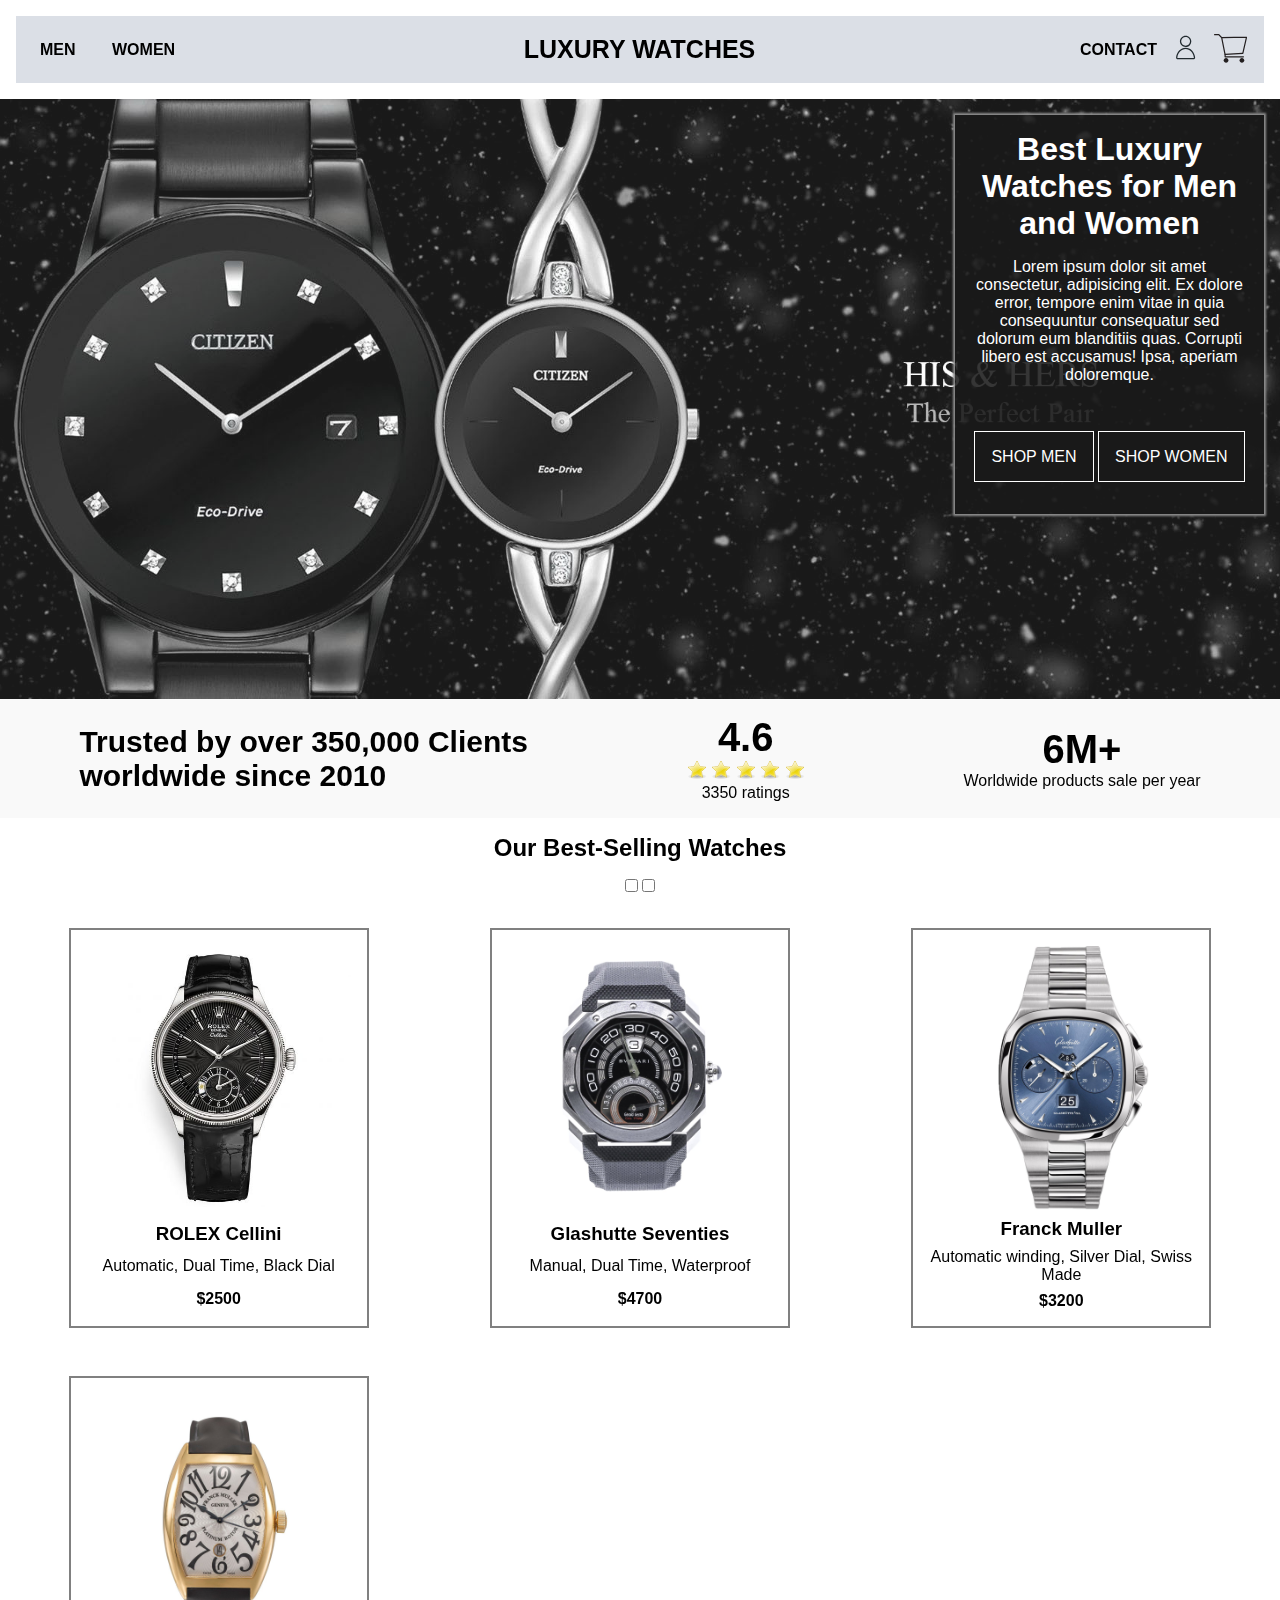
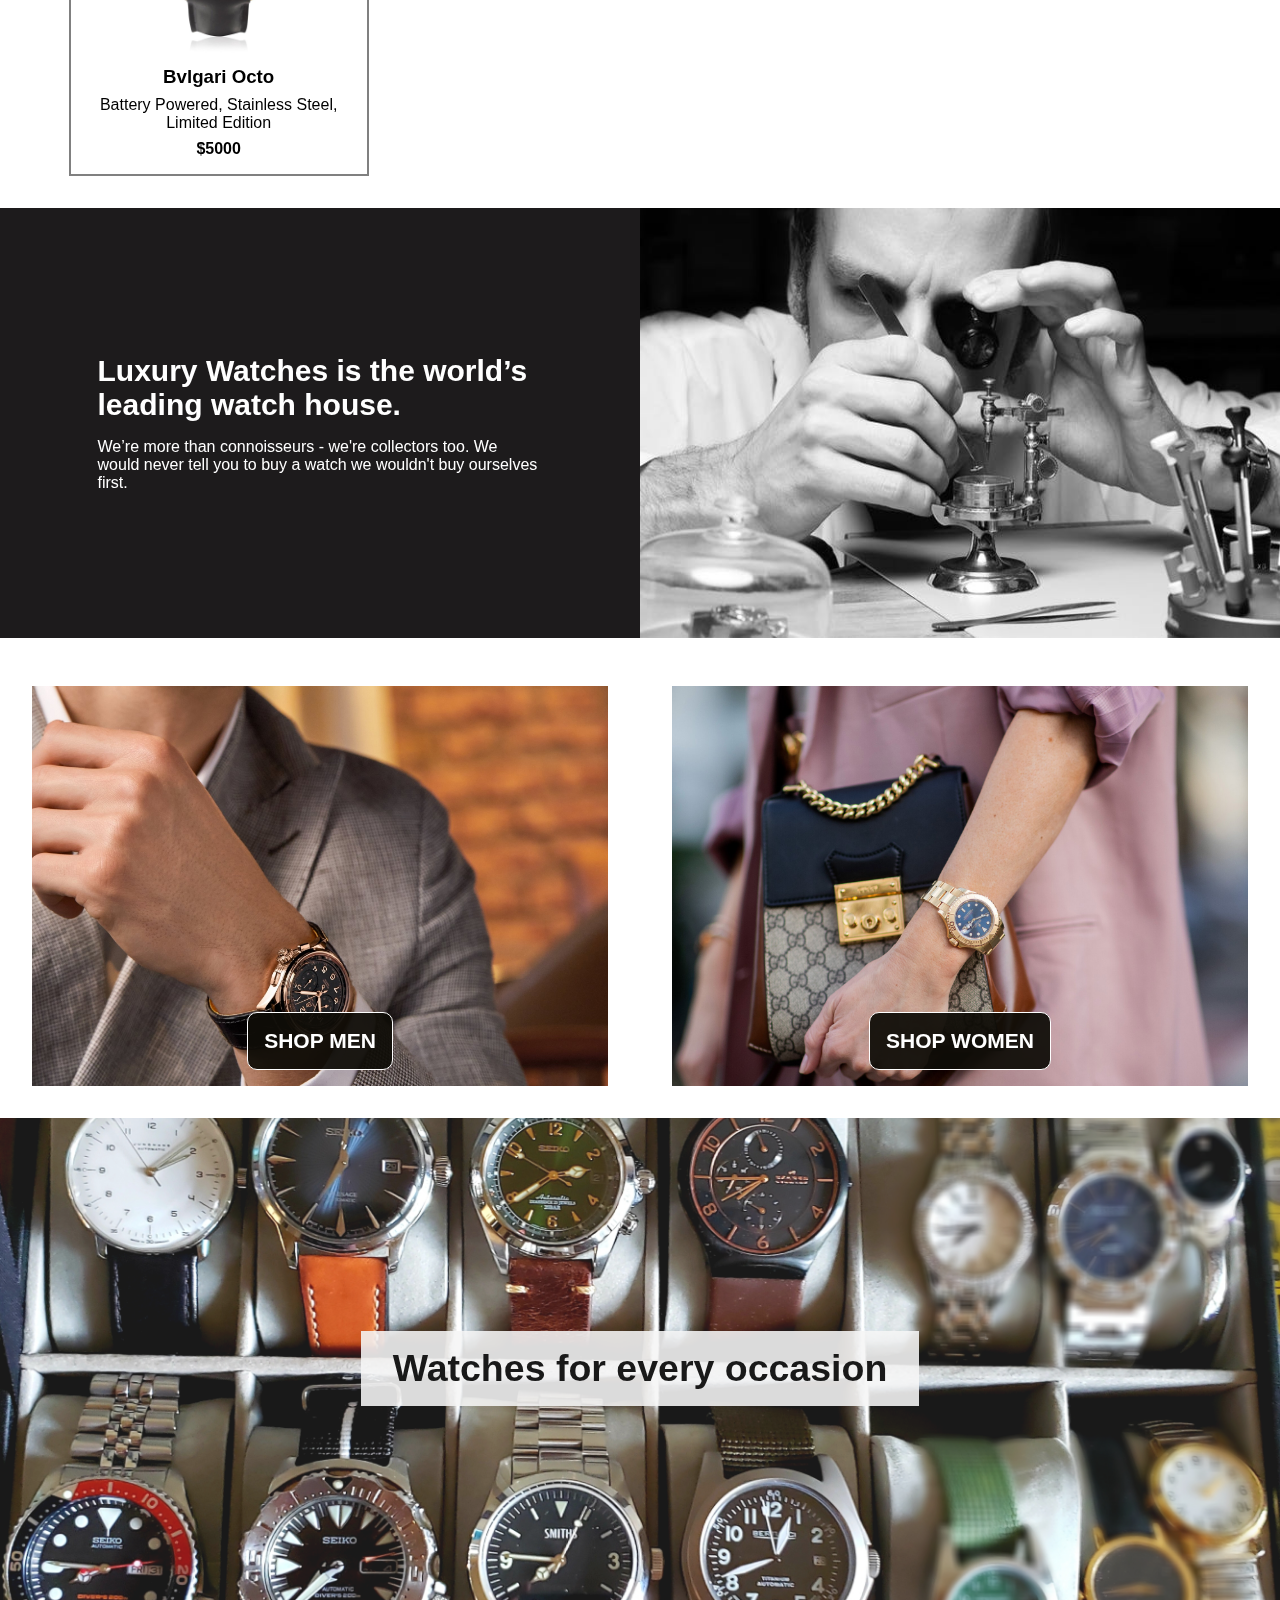
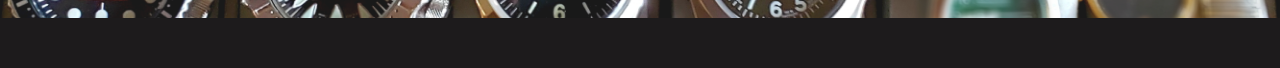
==== commit 716efd90: "Added overlay modal on homepage" ====
--- a/index.html
+++ b/index.html
@@ -8,6 +8,11 @@
     <link rel="stylesheet" href="assets/style.css">
 </head>
 <body>
+    <div class="overlay">
+        <input type="checkbox" name="" id="over">
+        <div class="box"></div>
+        <div class="background"></div>
+    </div>
     <header>
         <div class="categories">
             <a href="#" id="burger"><img src="https://static.thenounproject.com/png/3187934-200.png" alt=""></a>
--- a/assets/style.css
+++ b/assets/style.css
@@ -4,6 +4,54 @@
     box-sizing: border-box;
     font-family: sans-serif;
 }
+
+/* Test overlay */
+#over{
+    visibility: hidden;
+    position: fixed;
+    top: 200px;
+    left: 65%;
+    z-index: 10;
+    animation: check 1s 2s forwards;
+}
+@keyframes check {
+    100%{visibility: visible;}
+}
+#over:checked + .box,#over:checked ~ .background{
+    display: none;
+}
+#over:checked{
+    display: none;
+}
+.box{
+    width: 30%;
+    height: 400px;
+    position: fixed;
+    top: 200px;
+    background-color: rgba(76, 0, 130, 0);
+    z-index: -5;
+    left: 35%;
+    animation: overlay 1s 2s 1 forwards linear;
+}
+.background{
+
+    background-color: rgba(0, 0, 0, 0);
+    width: 100vw;
+    top: 0px;
+    left: 0px;
+    animation: background1 1s 2s 1 forwards linear;
+    position: fixed;
+    height: 100vh;
+}
+@keyframes background1 {
+    100%{z-index: 5; background-color: rgba(0, 0, 0, 0.452);}
+}
+@keyframes overlay {
+    100%{z-index: 6; background-color: indigo;}
+}
+
+
+
 
 
 /* General Stuff */
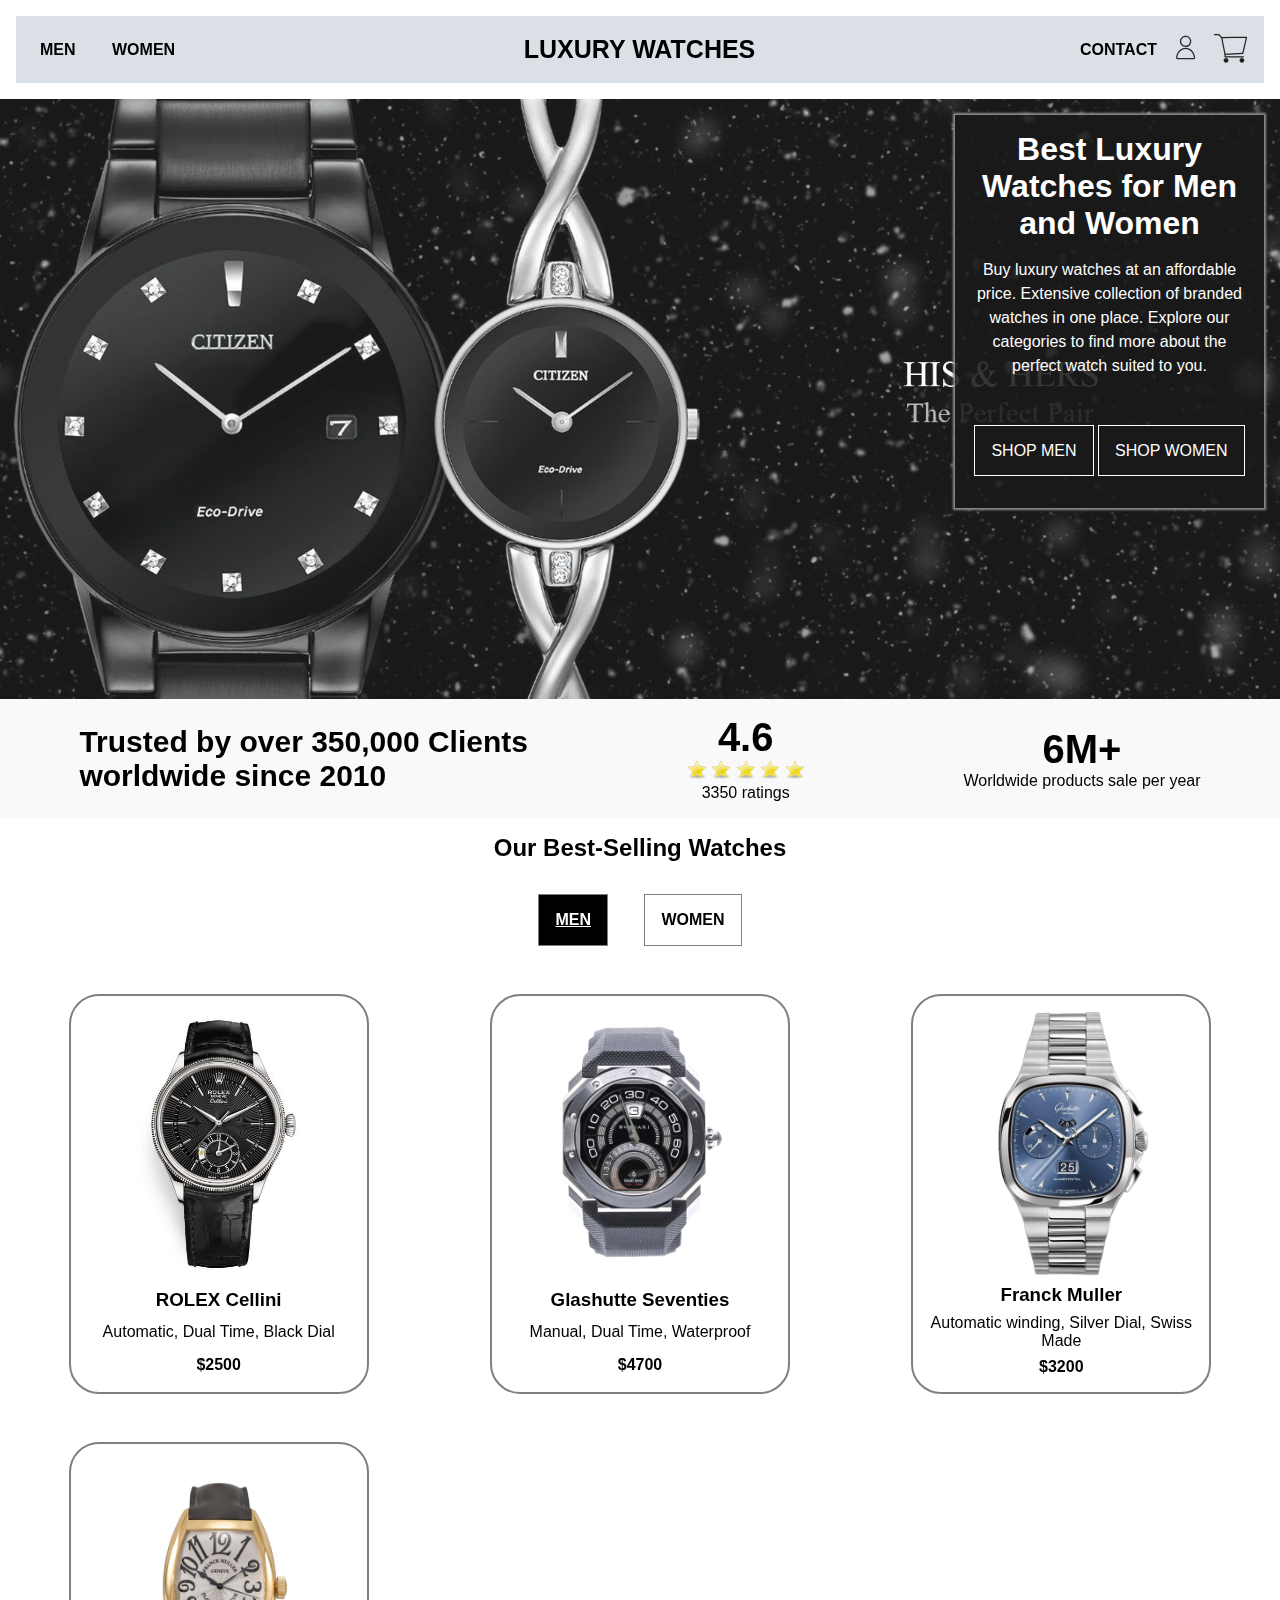
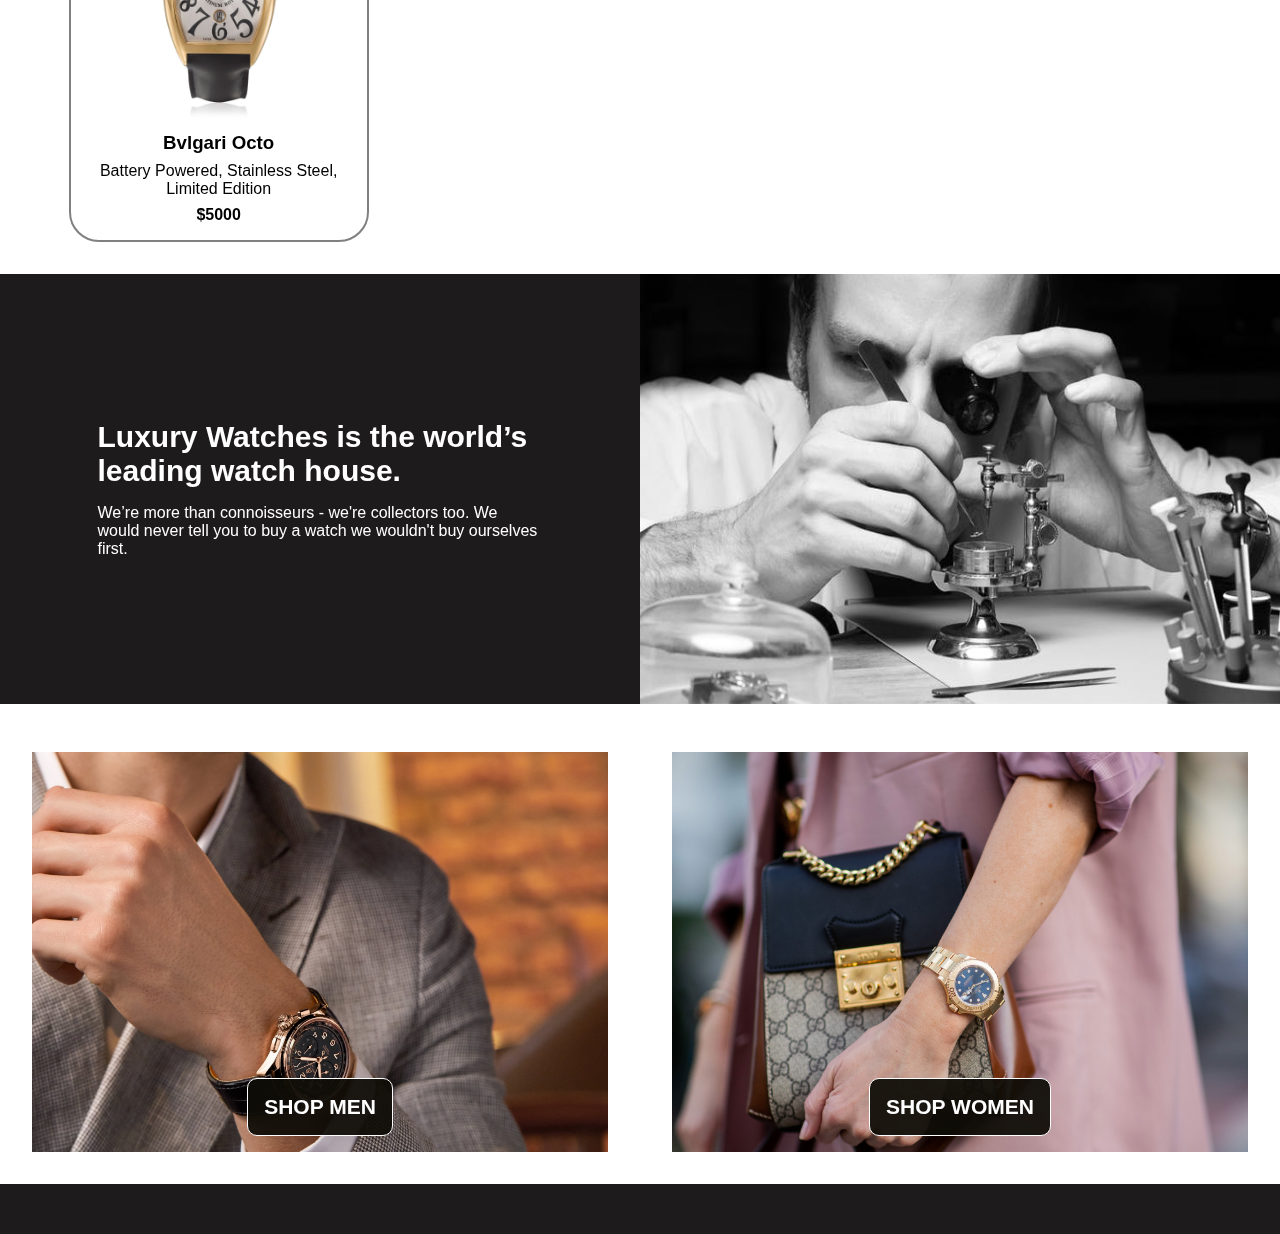
==== commit 89b38fd6: "Best selling added filters + contact page" ====
--- a/index.html
+++ b/index.html
@@ -8,11 +8,11 @@
     <link rel="stylesheet" href="assets/style.css">
 </head>
 <body>
-    <div class="overlay">
+    
         <input type="checkbox" name="" id="over">
-        <div class="box"></div>
-        <div class="background"></div>
-    </div>
+        <div class="box">wjhebtejht wetkntnelt ewgierwnrgerge</div>
+        <label for="over"><div class="background"></div></label>
+    
     <header>
         <div class="categories">
             <a href="#" id="burger"><img src="https://static.thenounproject.com/png/3187934-200.png" alt=""></a>
@@ -33,7 +33,8 @@
     <section class="banner">
         <div class="banner-text">
             <h1>Best Luxury Watches for Men and Women</h1>
-            <p>Lorem ipsum dolor sit amet consectetur, adipisicing elit. Ex dolore error, tempore enim vitae in quia consequuntur consequatur sed dolorum eum blanditiis quas. Corrupti libero est accusamus! Ipsa, aperiam doloremque.</p>
+            <p>Buy luxury watches at an affordable price.
+                Extensive collection of branded watches in one place. Explore our categories to find more about the perfect watch suited to you.</p>
             <div class="banner-links">
                 <a href="./men.html">SHOP MEN</a>
                 <a href="./women.html">SHOP WOMEN</a>
@@ -62,10 +63,44 @@
         </div>
     </div>
     <section class="best-selling">
+        
         <h2>Our Best-Selling Watches</h2>
-        <input type="checkbox" name="" id="men">
-        <input type="checkbox" name="" id="women">
-     <div class="best-products">
+        
+        <input type="radio" checked name="cat" id="men">
+        <input type="radio" name="cat" id="women">
+        <label for="men">MEN</label>
+        <label for="women">WOMEN</label>
+        <div class="best-products women"><a href="product.html"><div class="product nr-1">
+            <img src="assets\Patek-Philippe-women.jpg" alt="">
+            <h3>Patek Philippe 5067A-027 Aquanaut</h3>
+            
+            <span>Automatic, Dual Time, Black Dial</span>
+            <p>$2500</p>
+           </div>
+       </a>
+       <a href="product.html"><div class="product nr-1">
+           <img src="assets\Patek-Philippe-women2.jpg" alt="">
+           <h3>Patek Philippe 4972G-001</h3>
+           
+           <span>Manual, Dual Time, Waterproof</span>
+           <p>$4700</p>
+       </div>
+      </a><a href="product.html"><div class="product nr-1">
+       <img src="assets\Patek-Philippe-women3.jpg" alt="">
+       <h3>Patek Philippe 4910/51 </h3>
+       
+       <span>Automatic winding, Silver Dial, Swiss Made</span>
+       <p> $3200</p>
+   </div>
+  </a><a href="product.html"><div class="product nr-1">
+   <img src="assets\Patek-Philippe-women4.jpg" alt="">
+   <h3>Patek Philippe 4914G-001</h3>
+   
+   <span>Battery Powered, Stainless Steel, Limited Edition</span>
+   <p>$5000</p>
+</div>
+</a></div>
+     <div class="best-products men">
          <a href="product.html"><div class="product nr-1">
              <img src="assets/rolex-cellini.jpg" alt="">
              <h3>ROLEX Cellini</h3>
@@ -97,6 +132,7 @@
 </div>
 </a>
      </div>
+    
     </section>
     <section class="about-us">
         <div class="about-info">
@@ -118,12 +154,12 @@
             <a href="women.html"><h2>SHOP WOMEN</h2></a>
         </div>
     </section>
-    <section class="occasion">
+    <!-- <section class="occasion">
         <div class="occasion-text">
            <h2>Watches for every occasion</h2>
         </div>
 
-    </section>
+    </section> -->
 
 </main>
 <footer>
--- a/assets/style.css
+++ b/assets/style.css
@@ -5,33 +5,47 @@
     font-family: sans-serif;
 }
 
+
 /* Test overlay */
+
 #over{
     visibility: hidden;
     position: fixed;
     top: 200px;
-    left: 65%;
+    left: 70%;
     z-index: 10;
-    animation: check 1s 2s forwards;
+    animation: check 1s 30s forwards;
 }
 @keyframes check {
     100%{visibility: visible;}
 }
-#over:checked + .box,#over:checked ~ .background{
+#over:checked + .box,#over:checked ~ label{
     display: none;
 }
 #over:checked{
     display: none;
 }
+/* .overlay{
+    display: grid;
+    position: relative;
+    place-items: center;
+    height: 0px;
+    animation: overlay1 1s 30s forwards;
+}
+@keyframes overlay1 {
+    100%{height: 250px;}
+} */
 .box{
-    width: 30%;
-    height: 400px;
+    width: 40%;
+    
+    height: 200px;
     position: fixed;
     top: 200px;
     background-color: rgba(76, 0, 130, 0);
     z-index: -5;
-    left: 35%;
-    animation: overlay 1s 2s 1 forwards linear;
+    visibility: hidden;
+    left: 30%;
+    animation: overlay 1s 30s 1 forwards linear;
 }
 .background{
 
@@ -39,15 +53,17 @@
     width: 100vw;
     top: 0px;
     left: 0px;
-    animation: background1 1s 2s 1 forwards linear;
+    z-index: -1;
+    animation: background1 1s 30s 1 forwards linear;
     position: fixed;
     height: 100vh;
+    
 }
 @keyframes background1 {
-    100%{z-index: 5; background-color: rgba(0, 0, 0, 0.452);}
+    100%{z-index: 5;backdrop-filter: blur(10px); background-color: rgba(0, 0, 0, 0.452);}
 }
 @keyframes overlay {
-    100%{z-index: 6; background-color: indigo;}
+    100%{z-index: 6;visibility: visible; background-color: indigo;}
 }
 
 
@@ -55,6 +71,9 @@
 
 
 /* General Stuff */
+body::-webkit-scrollbar{
+    width: 0px;
+}
 a{
     text-decoration: none;
     color: black;
@@ -112,6 +131,9 @@
 
 /* End of Header */
 /* Main */
+
+
+
 main section.banner{
     text-align: center;
     display: grid;
@@ -141,6 +163,9 @@
     margin-top: 3rem;
     margin-bottom: 2rem;
 }
+.banner-text p {
+    line-height: 1.5rem;
+}
 .banner-links a{
     padding: 1rem 1rem;
     border: 1px solid white;
@@ -188,6 +213,30 @@
 
 /* End of Rating Section */
 /* Best selling */
+input[type="radio"]{
+    display: none;
+}
+.best-selling label{
+    cursor: pointer;
+    padding: 1rem;
+    display: inline-block;
+    font-weight: 800;
+    border: 1px solid grey;
+    margin: 1rem;
+}
+.best-selling label:hover{
+    box-shadow: 0 0 10px 2px grey;
+}
+.best-selling #men:checked ~ label[for="men"]{
+    background-color: black;
+    color: white;
+    text-decoration: underline;
+}
+.best-selling #women:checked ~ label[for="women"]{
+    background-color: black;
+    color: white;
+    text-decoration: underline;
+}
 
 section.best-selling{
     background-color: #fff;
@@ -200,6 +249,15 @@
     justify-content: space-around;
     grid-template-columns: repeat(auto-fit, minmax(200px ,300px));
 }
+.best-selling div.women{
+    display: none;
+}
+.best-selling #women:checked ~ div.women{
+    display: grid;
+}
+.best-selling #women:checked ~ div.men{
+    display: none;
+}
 section.best-selling h2{
     padding: 1rem;
 }
@@ -209,9 +267,15 @@
     display: grid;
     gap: 0.5rem;
     height: 400px;
-}
-.best-products a:hover{
-    box-shadow: 0 0 10px 3px grey;
+    border-radius: 30px;
+
+}
+.best-products a{
+    transition-duration: 0.5s;
+    
+}
+.best-products a .product:hover{
+    box-shadow: 0 0 10px 5px grey;
 }
 
 .best-selling div.best-products .product p{
@@ -327,6 +391,7 @@
     gap: 1rem;
     padding: 1rem;
 }
+
 
 @media screen and (max-width:700px) {
     header .categories a:not(#burger){
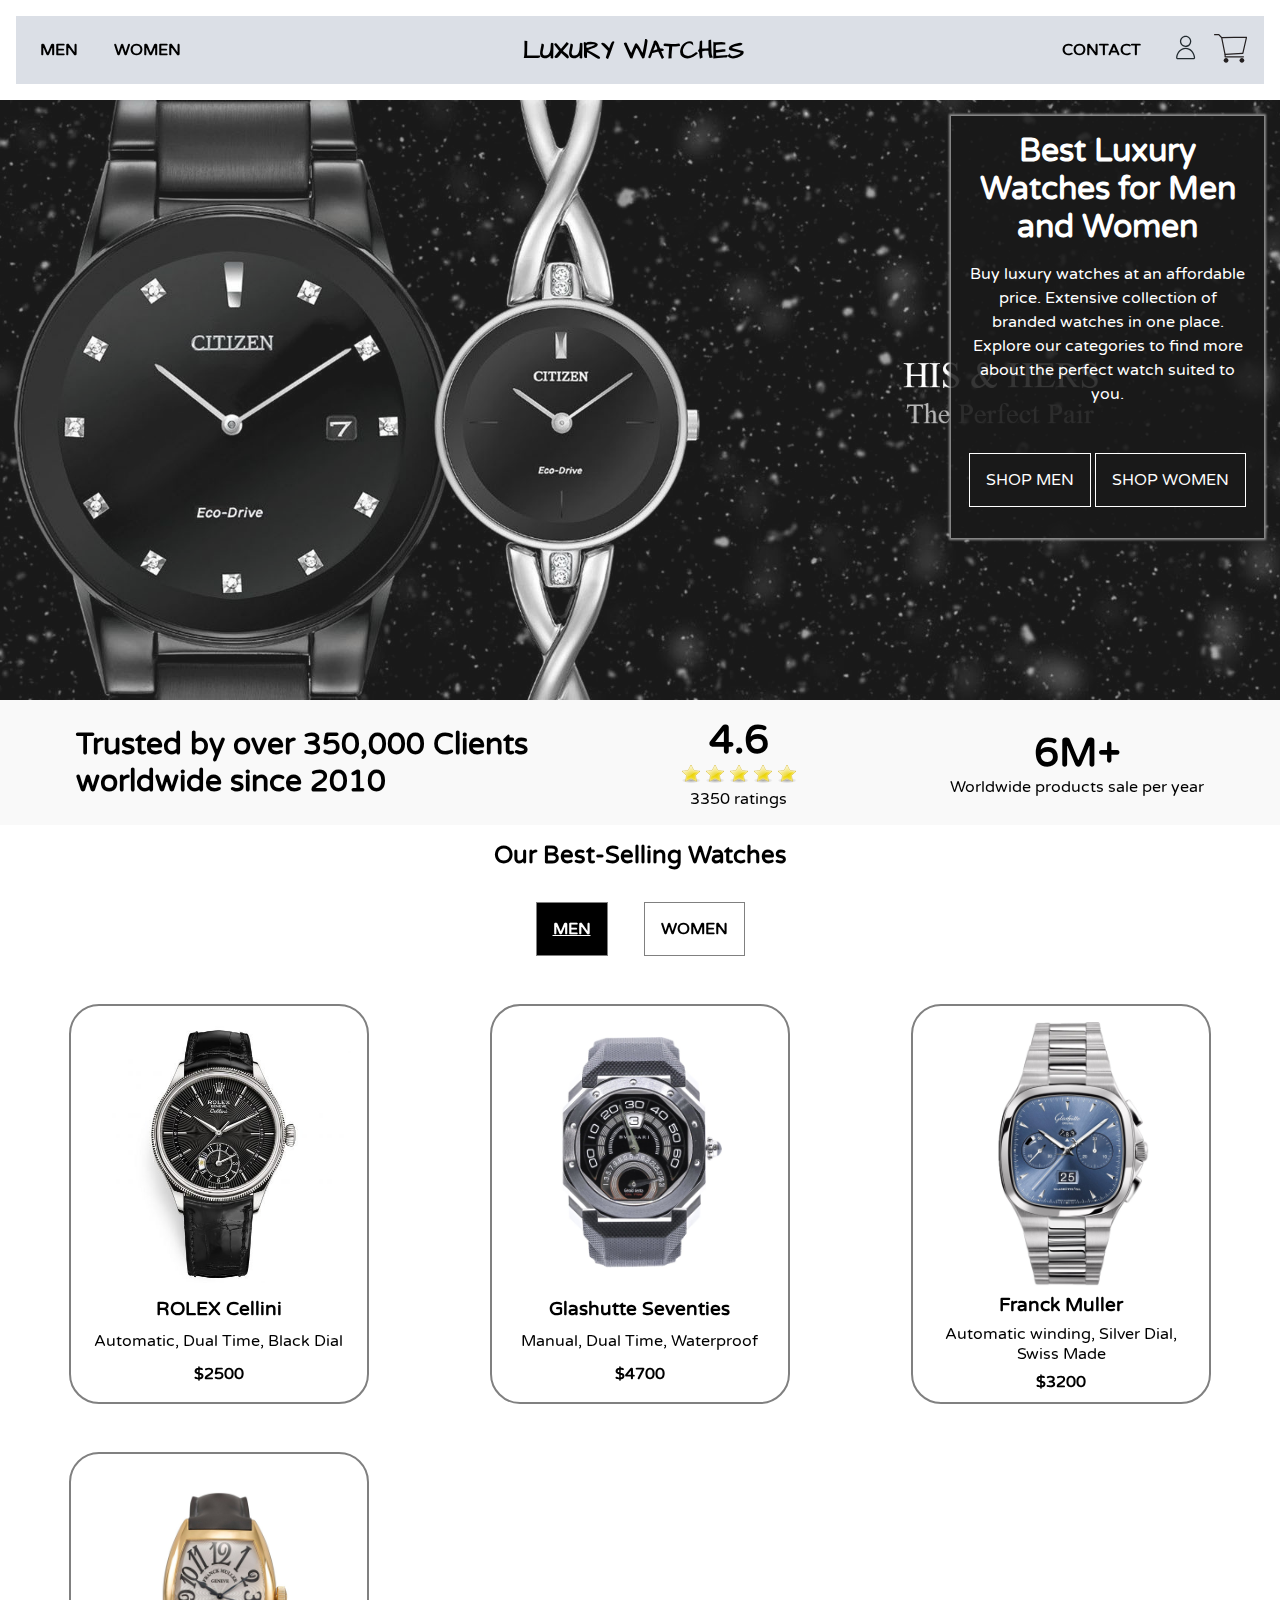
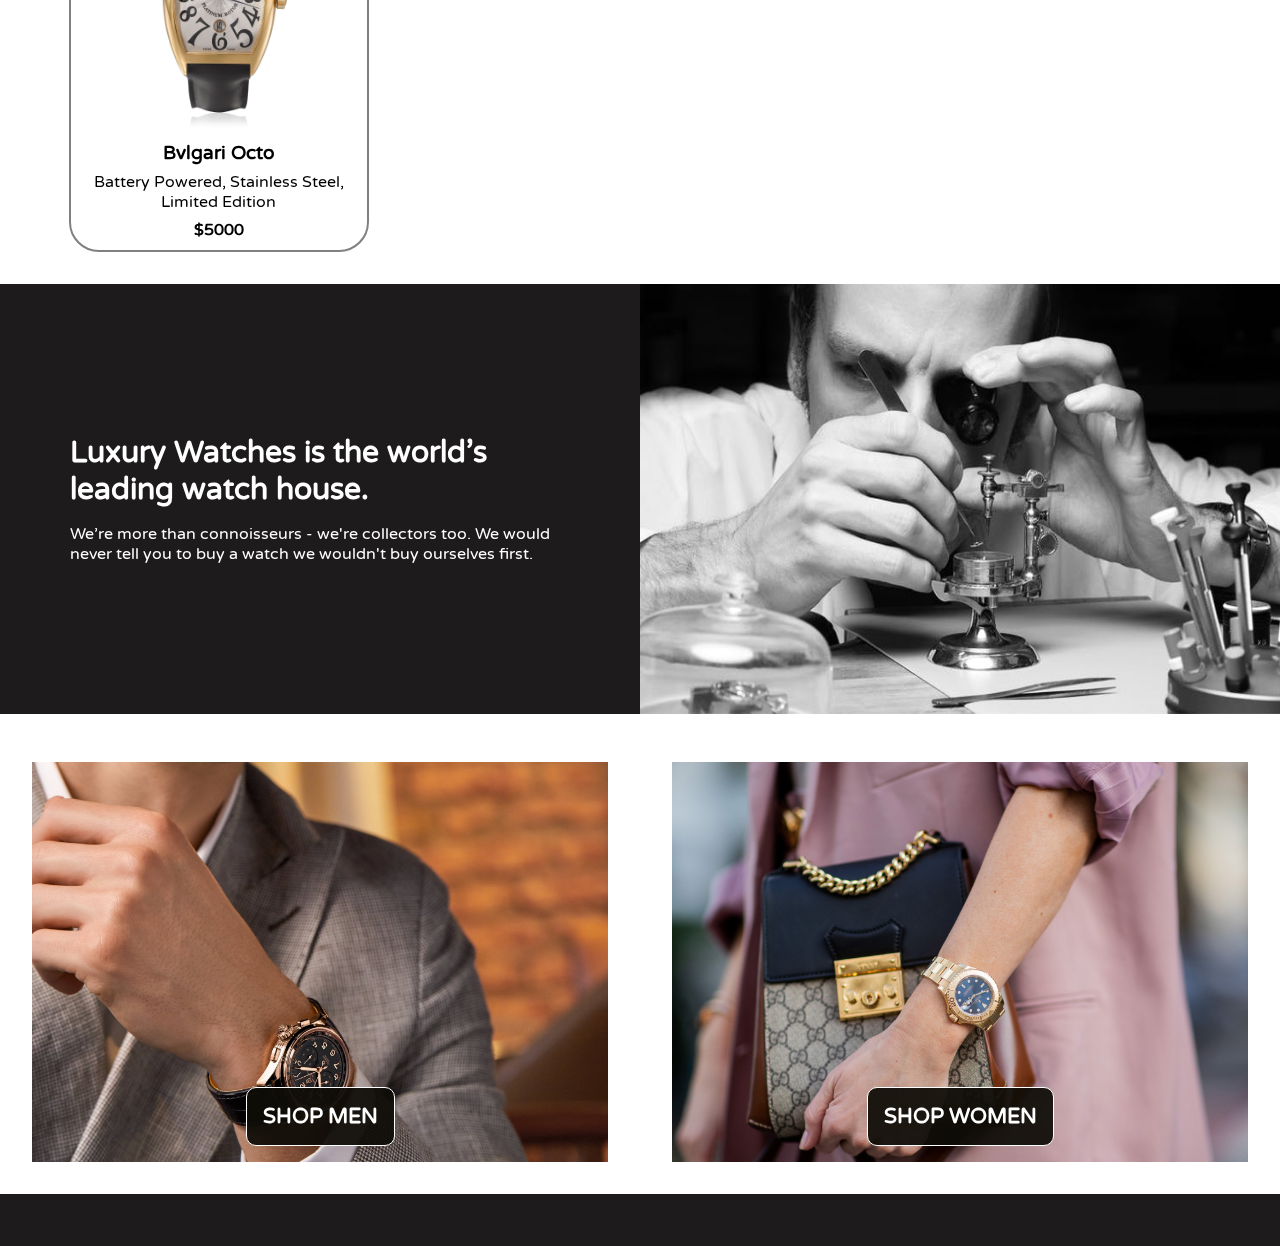
==== commit 0d3855e3: "Finished the modal overlay, fixed header" ====
--- a/index.html
+++ b/index.html
@@ -8,9 +8,13 @@
     <link rel="stylesheet" href="assets/style.css">
 </head>
 <body>
-    
+        
         <input type="checkbox" name="" id="over">
-        <div class="box">wjhebtejht wetkntnelt ewgierwnrgerge</div>
+        <div class="box"><h2>Join our Newsletter</h2>
+        <input type="email" name="" placeholder="Email Address" id="">
+            <button type="submit">Submit</button>
+    </div>
+    <label class="close-button" for="over">X</label>
         <label for="over"><div class="background"></div></label>
     
     <header>
@@ -25,6 +29,7 @@
         <div class="logo"><a href="index.html">LUXURY WATCHES</a></div>
         <div class="account">
             <a href="./contact.html">CONTACT</a>
+            <a href="./contact.html"><img id="contact" src="https://www.iconpacks.net/icons/1/free-mail-icon-142-thumb.png" alt=""></a>
             <a href="./account.html"><img src="assets\user.svg" alt=""></a>
             <a href="./cart.html"><svg width="34" height="31" viewBox="0 0 34 31" xmlns="http://www.w3.org/2000/svg" xmlns:xlink="http://www.w3.org/1999/xlink" class="jsx-3407473002"><defs class="jsx-3407473002"><polygon id="path-1" points="0 0.3672 33.089 0.3672 33.089 21.3842 0 21.3842" class="jsx-3407473002"></polygon></defs><g id="Page-1" fill="none" fill-rule="evenodd" class="jsx-3407473002"><g id="Cart-Empty" class="jsx-3407473002"><g id="Page-1" transform="translate(0 1)" class="jsx-3407473002"><g id="Group-3" transform="translate(0 .633)" class="jsx-3407473002"><mask id="mask-2" fill="#fff" class="jsx-3407473002"><use xlink:href="#path-1" class="jsx-3407473002"></use></mask><path d="M8.4296,4.5812 L11.5266,20.1472 L28.3366,19.1582 L31.7276,4.4012 L20.0506,4.4012 L8.4296,4.5812 Z M11.0356,21.3842 C10.7506,21.3842 10.5006,21.1822 10.4446,20.8982 L7.1386,4.2782 L4.5696,1.5742 L0.6036,1.5742 C0.2706,1.5742 -0.0004,1.3042 -0.0004,0.9712 C-0.0004,0.6372 0.2706,0.3672 0.6036,0.3672 L4.8286,0.3672 C4.9946,0.3672 5.1526,0.4352 5.2666,0.5552 L7.9516,3.3812 L20.0416,3.1942 L32.4856,3.1942 C32.6696,3.1942 32.8436,3.2782 32.9576,3.4222 C33.0726,3.5662 33.1156,3.7542 33.0736,3.9332 L29.4116,19.8692 C29.3516,20.1302 29.1266,20.3212 28.8596,20.3362 L11.0726,21.3832 C11.0606,21.3842 11.0486,21.3842 11.0356,21.3842 Z" id="Fill-1" fill="#231F20" mask="url(#mask-2)" class="jsx-3407473002"></path></g><path d="M29.4276,24.4718 L11.1166,24.4718 C10.7836,24.4718 10.5126,24.2008 10.5126,23.8678 L10.5126,21.4128 C10.5126,21.0798 10.7836,20.8098 11.1166,20.8098 C11.4496,20.8098 11.7206,21.0798 11.7206,21.4128 L11.7206,23.2638 L29.4276,23.2638 C29.7606,23.2638 30.0316,23.5348 30.0316,23.8678 C30.0316,24.2008 29.7606,24.4718 29.4276,24.4718" id="Fill-4" fill="#231F20" class="jsx-3407473002"></path><path d="M14.4169,27.2785 C14.4169,28.5785 13.3629,29.6325 12.0629,29.6325 C10.7629,29.6325 9.7089,28.5785 9.7089,27.2785 C9.7089,25.9785 10.7629,24.9245 12.0629,24.9245 C13.3629,24.9245 14.4169,25.9785 14.4169,27.2785" id="Fill-6" fill="#231F20" class="jsx-3407473002"></path><path d="M30.2723,27.2785 C30.2723,28.5785 29.2183,29.6325 27.9183,29.6325 C26.6183,29.6325 25.5643,28.5785 25.5643,27.2785 C25.5643,25.9785 26.6183,24.9245 27.9183,24.9245 C29.2183,24.9245 30.2723,25.9785 30.2723,27.2785" id="Fill-8" fill="#231F20" class="jsx-3407473002"></path></g></g></g></svg></a>
         </div>
--- a/assets/style.css
+++ b/assets/style.css
@@ -1,20 +1,33 @@
+@import url('https://fonts.googleapis.com/css2?family=Architects+Daughter&display=swap');
+@import url('https://fonts.googleapis.com/css2?family=Varela+Round&display=swap');
 *{
     margin: 0;
     padding: 0;
     box-sizing: border-box;
-    font-family: sans-serif;
-}
-
+    font-family: 'Varela Round', sans-serif;
+}
 
 /* Test overlay */
-
-#over{
+label.close-button{
+    padding: 0.5rem 1rem;
+    cursor: pointer;
+    border-radius: 50%;
     visibility: hidden;
     position: fixed;
-    top: 200px;
-    left: 70%;
+    font-weight: 900;
+    background-color: rgb(0, 132, 255);
+    top: 195px;
+    left: 68%;
     z-index: 10;
     animation: check 1s 30s forwards;
+}
+#over:checked~label.close-button{
+    display: none;
+}
+ #over{
+    visibility: hidden;
+    position: fixed;
+
 }
 @keyframes check {
     100%{visibility: visible;}
@@ -35,15 +48,28 @@
 @keyframes overlay1 {
     100%{height: 250px;}
 } */
+input[type="email"]{
+    font-size: 1rem;
+    padding: 0.7rem 0.5rem;
+    width: 250px;
+}
+button[type="submit"]{
+    padding: 0.7rem 0.5rem;
+    background-color: burlywood;
+    border-radius: 20px;
+    cursor: pointer;
+}
 .box{
     width: 40%;
-    
+    display: grid;
+    place-content: center;
     height: 200px;
     position: fixed;
     top: 200px;
     background-color: rgba(76, 0, 130, 0);
     z-index: -5;
     visibility: hidden;
+    gap: 1rem;
     left: 30%;
     animation: overlay 1s 30s 1 forwards linear;
 }
@@ -63,7 +89,7 @@
     100%{z-index: 5;backdrop-filter: blur(10px); background-color: rgba(0, 0, 0, 0.452);}
 }
 @keyframes overlay {
-    100%{z-index: 6;visibility: visible; background-color: indigo;}
+    100%{z-index: 6;visibility: visible; background-color: rgb(97, 111, 131);}
 }
 
 
@@ -110,7 +136,7 @@
 div.account{
     padding: 0.5rem;
     display: grid;
-    grid-template-columns: auto auto auto;
+    grid-template-columns: auto auto auto auto;
     align-items: center;
     gap: 1rem;
 }
@@ -125,8 +151,17 @@
     padding-left: 1rem;
     font-size: 25px;
 }
+.logo a{
+    font-family: 'Architects Daughter', cursive;
+
+}
 .categories{
     position: relative;
+}
+
+img#contact{
+    width: 25px;
+    display: none;
 }
 
 /* End of Header */
@@ -151,7 +186,7 @@
     color: white;
 }
 main section.banner div.banner-text{
-    width: 309px;
+    width: 313px;
 margin: 1rem;
 display: grid;
 gap: 1rem;
@@ -436,4 +471,12 @@
     div.ratings .rating-p{
         font-size: 20px;
     }
+}
+@media screen and (max-width:450px) {
+    img#contact{
+        display: block;
+    }
+    header div.account a:first-child{
+        display: none;
+    }
 }